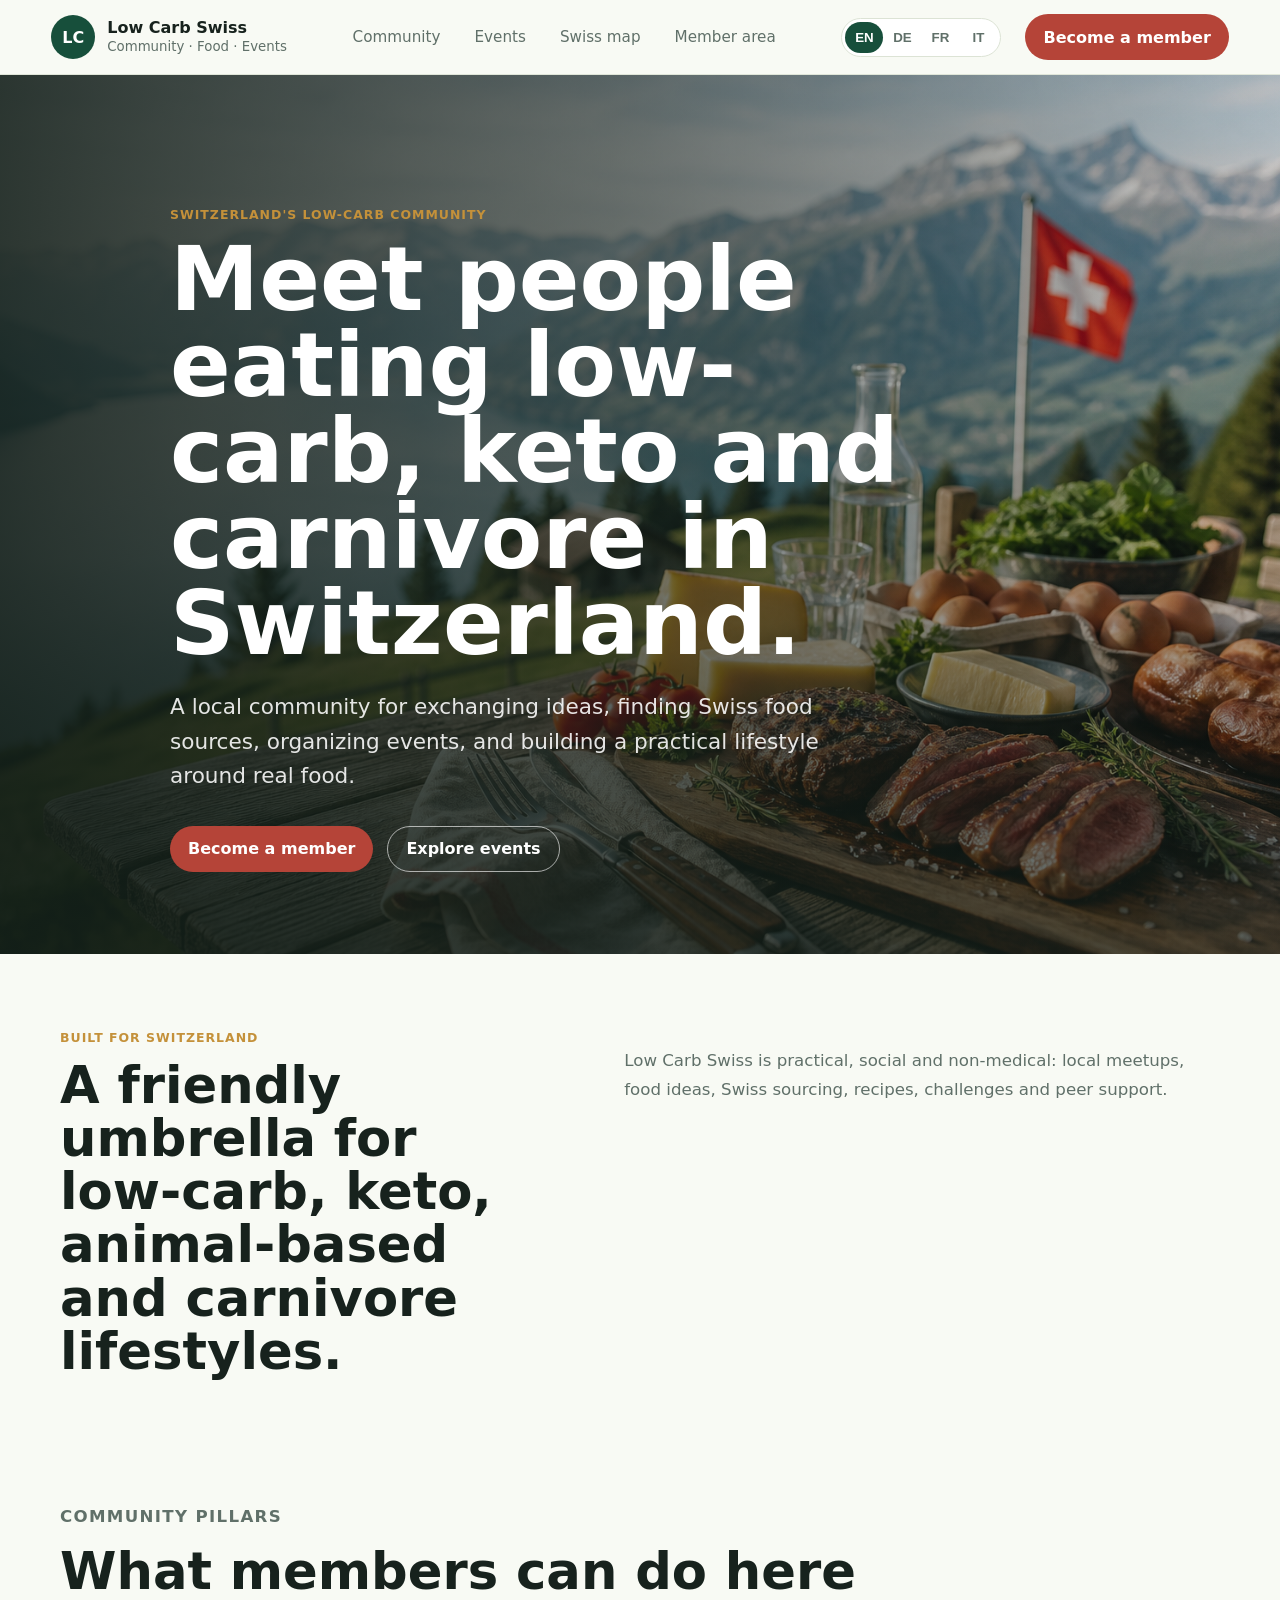
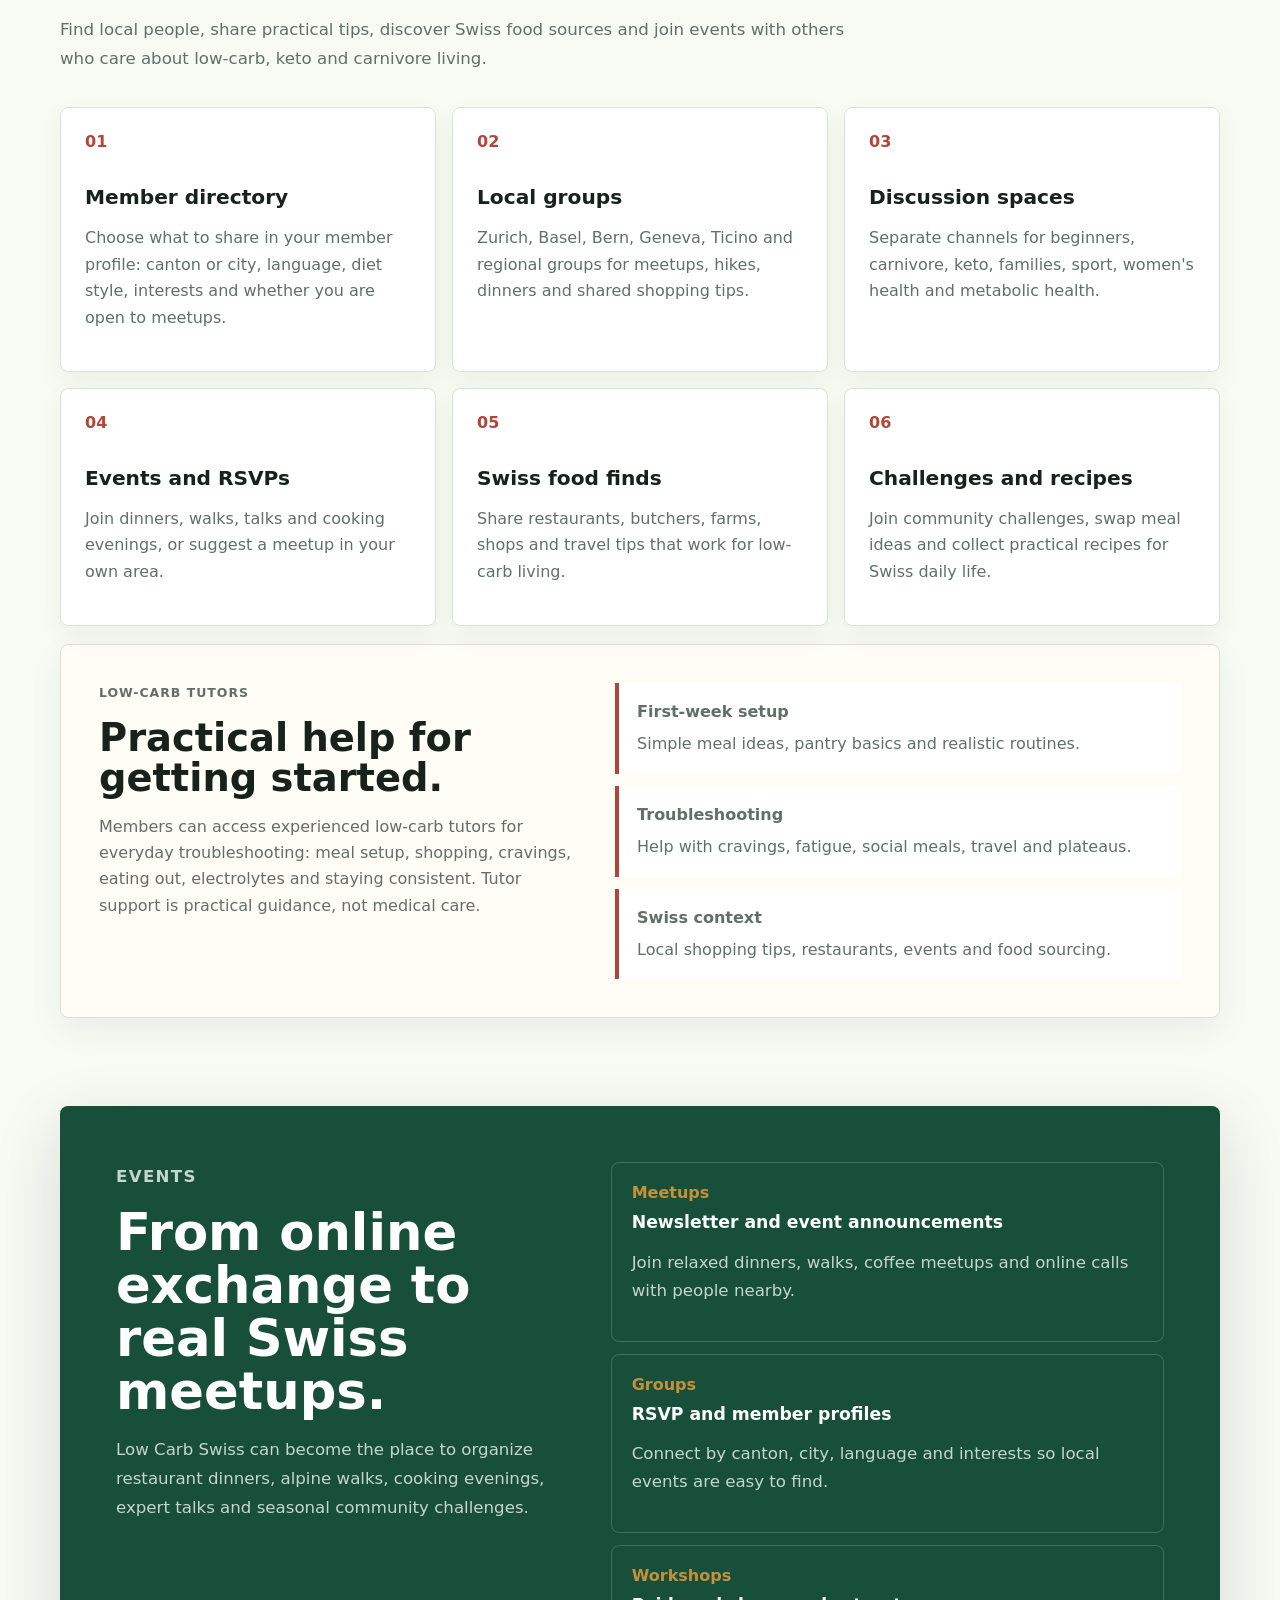
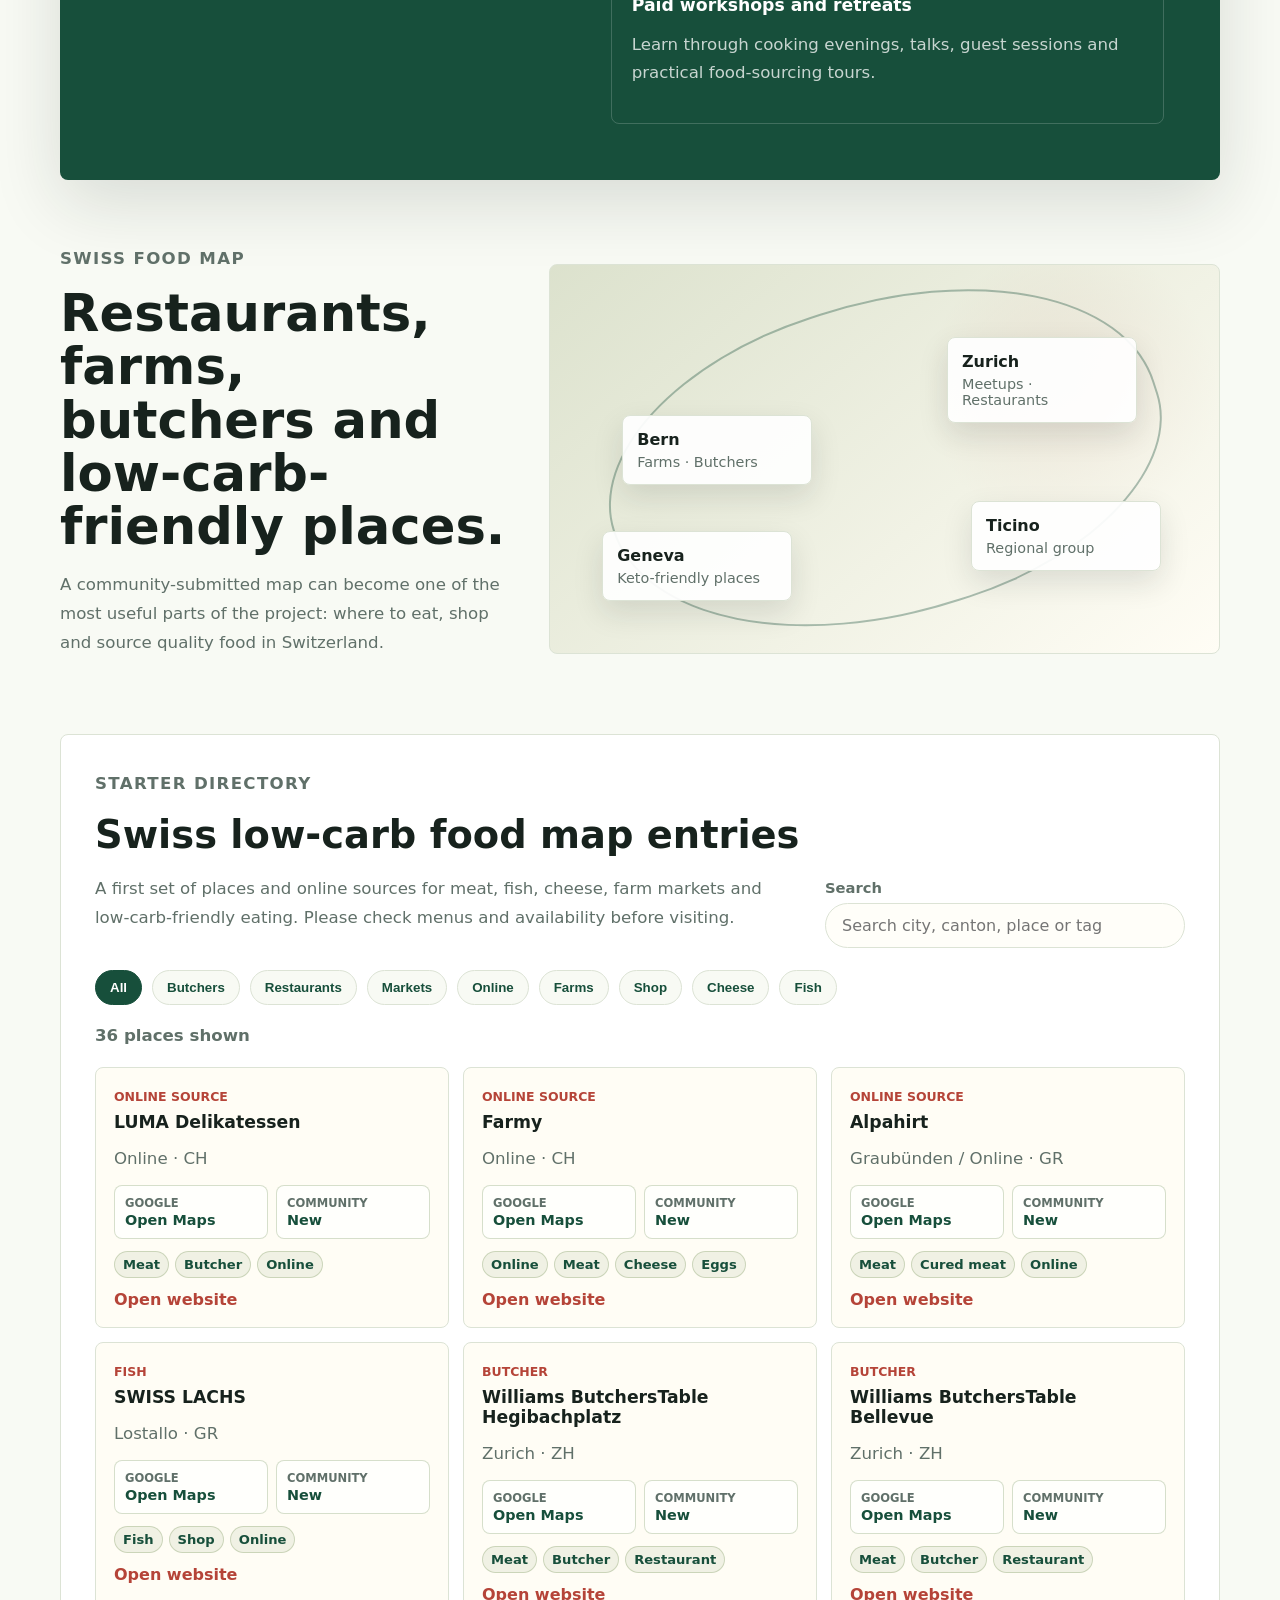
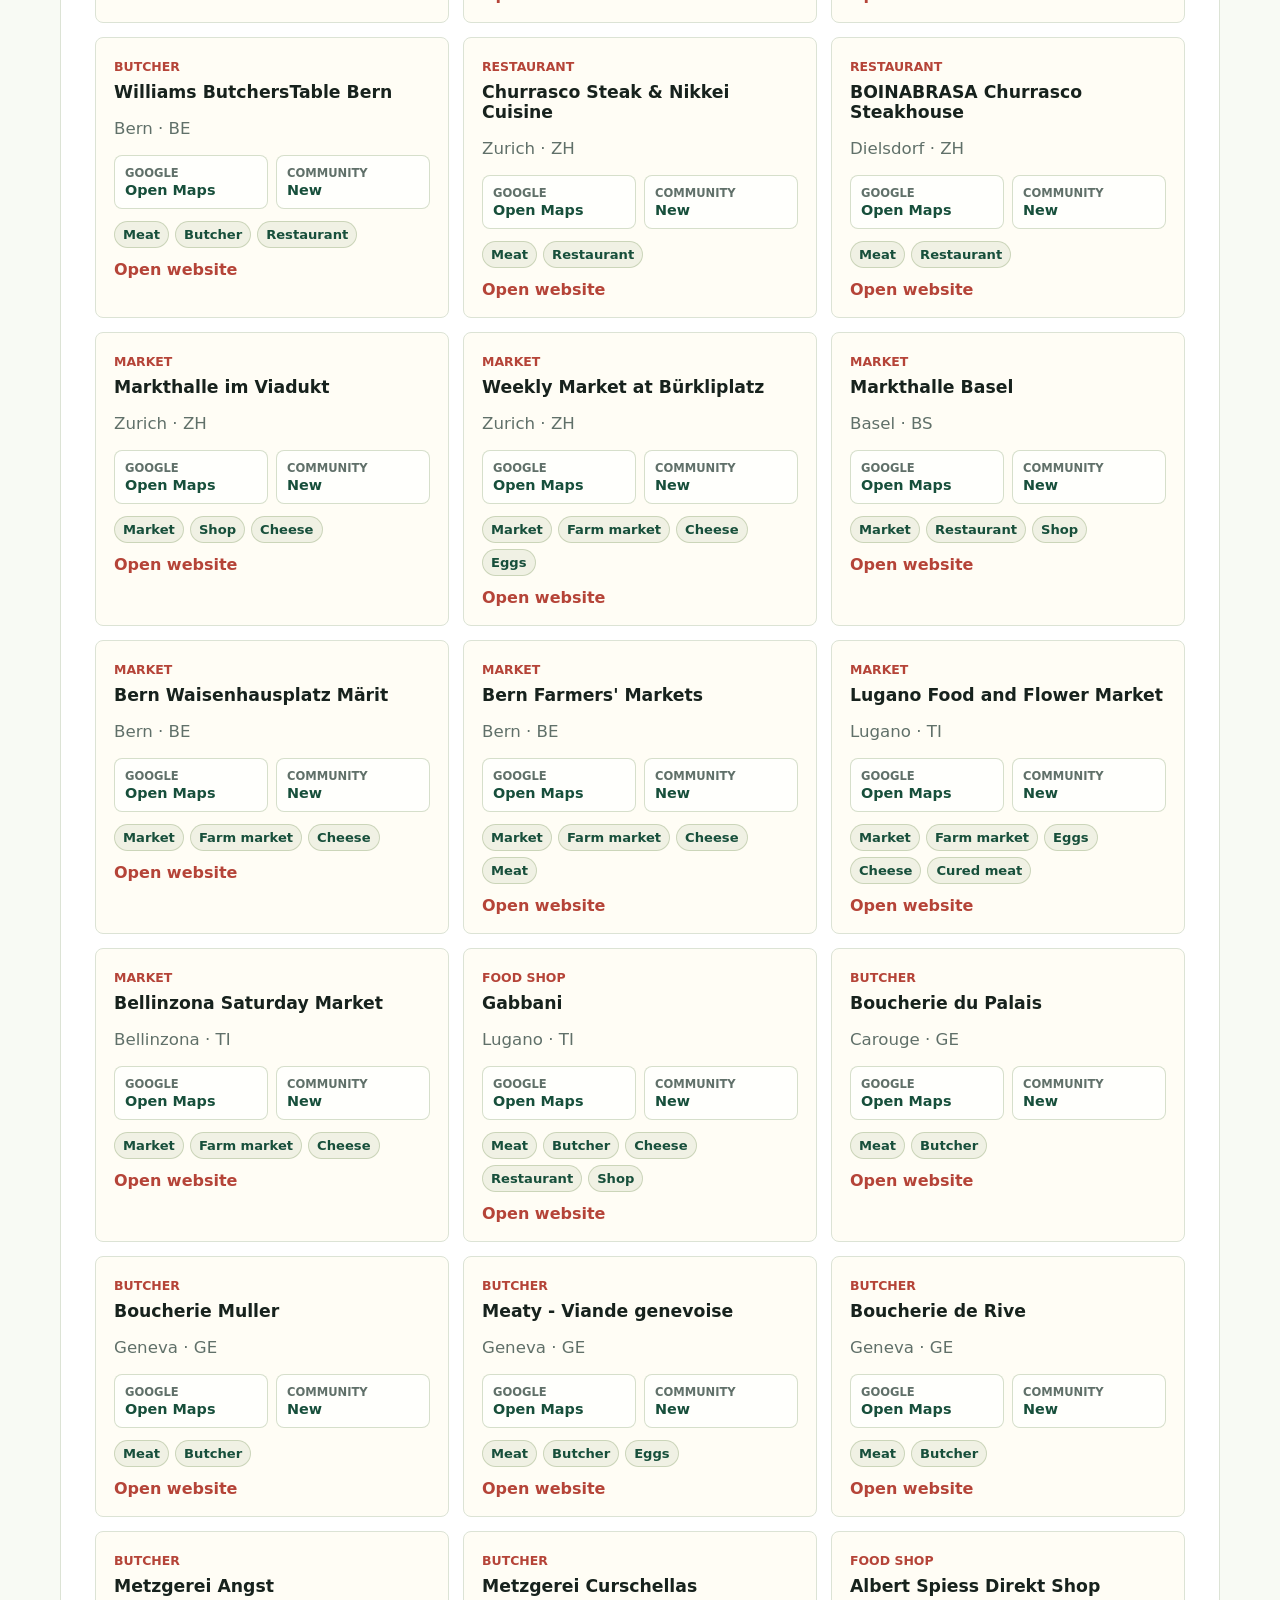
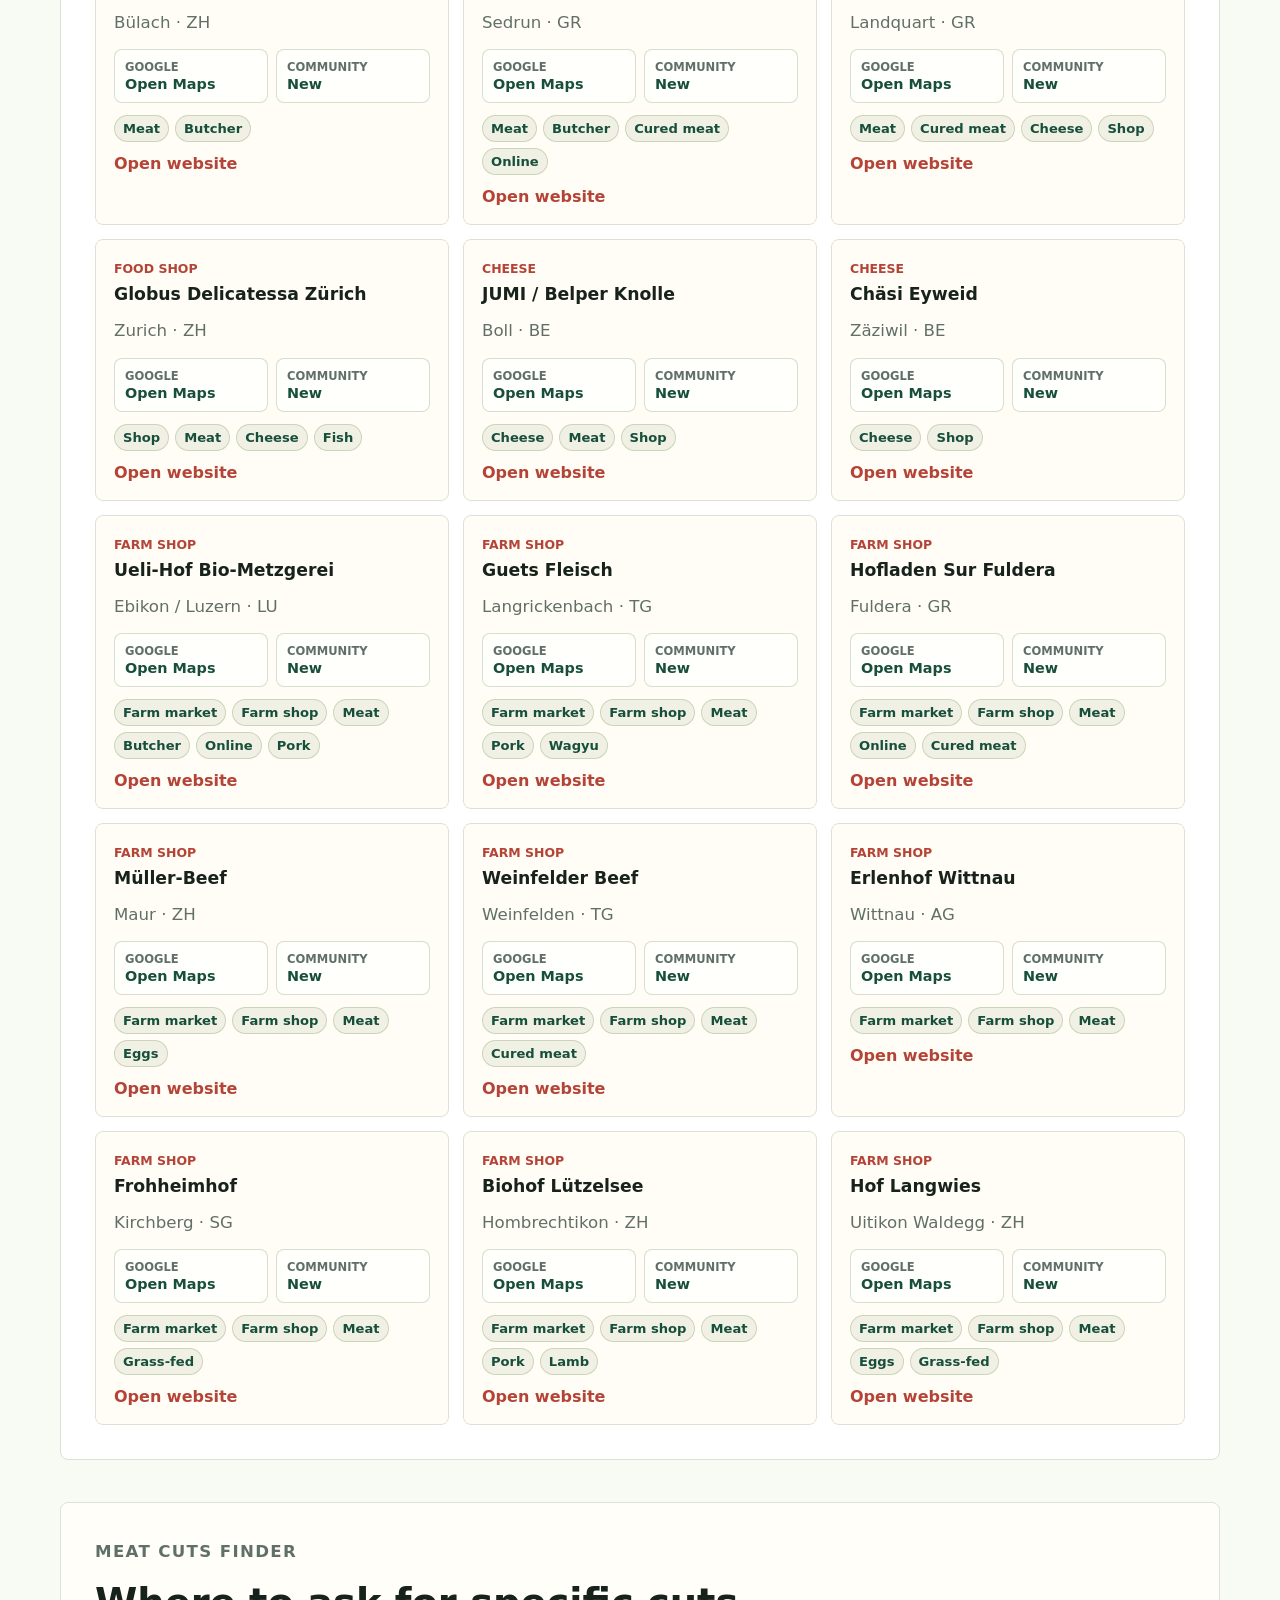
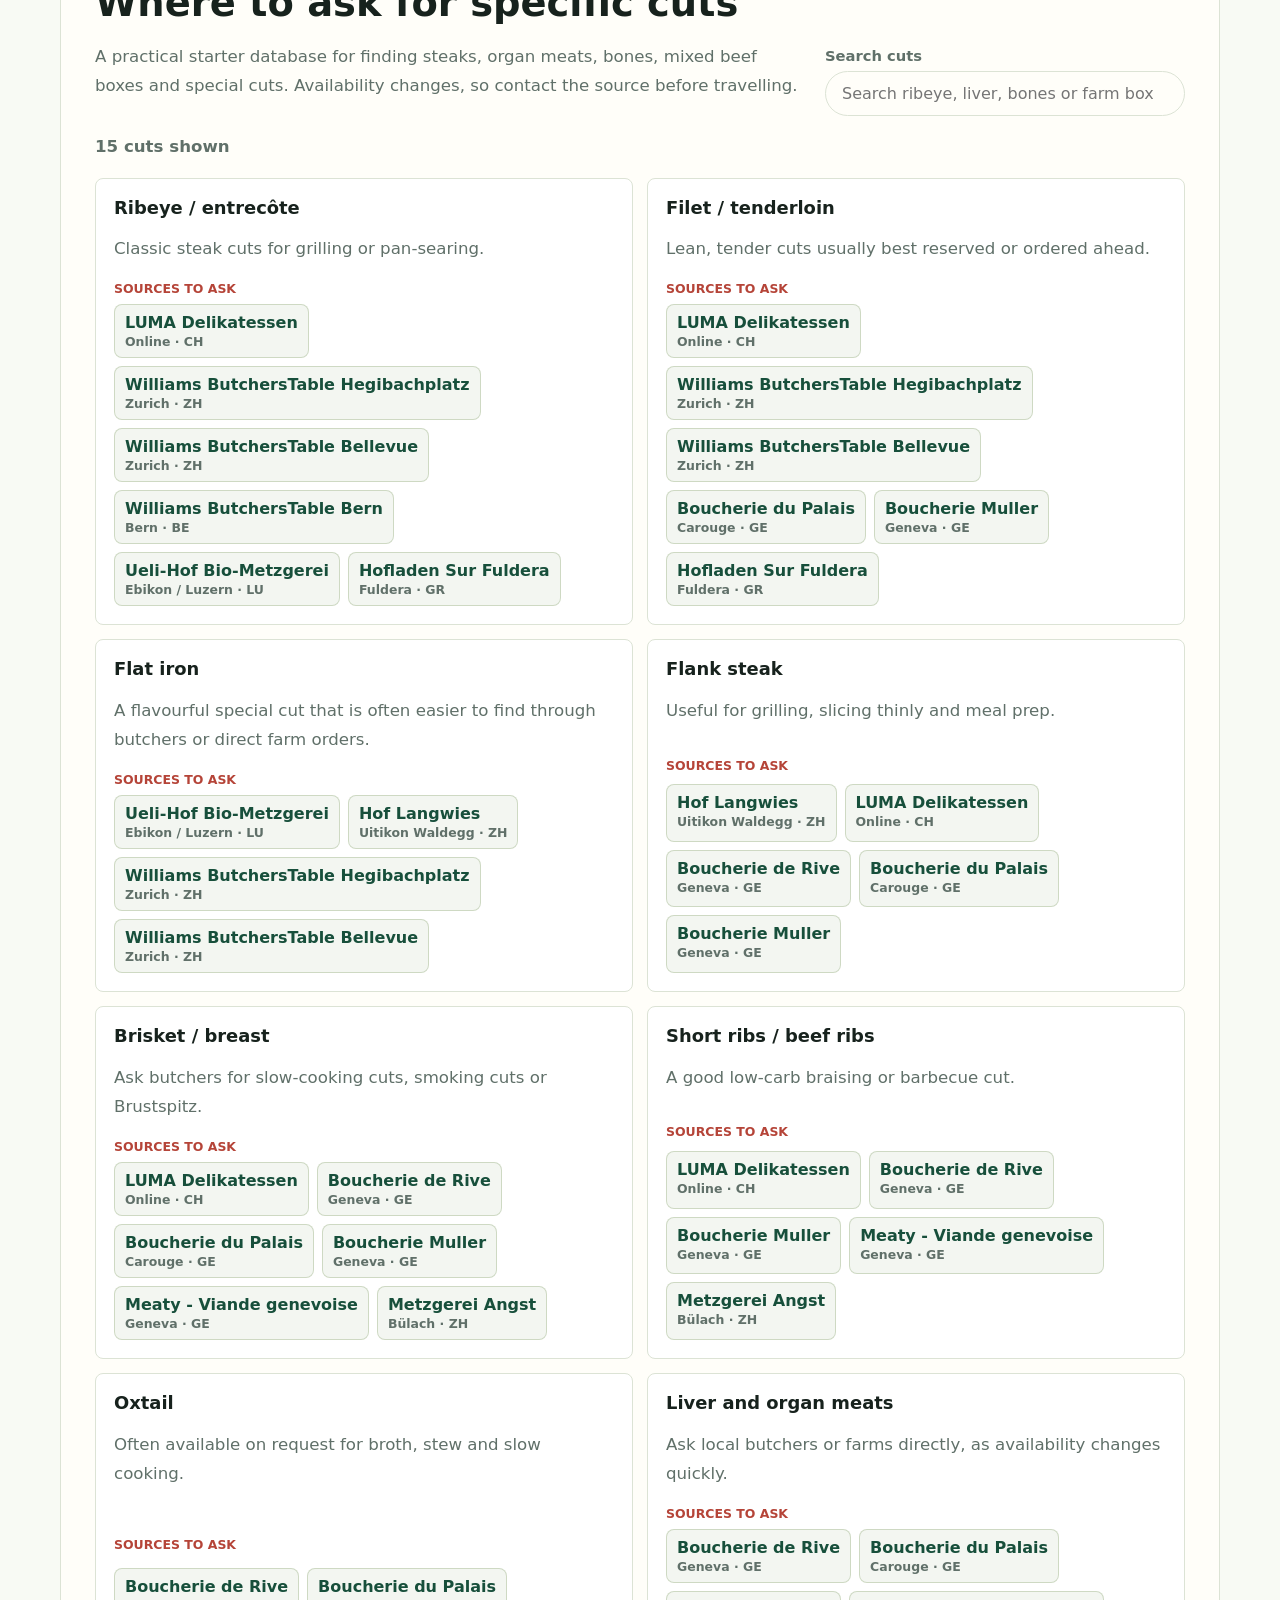
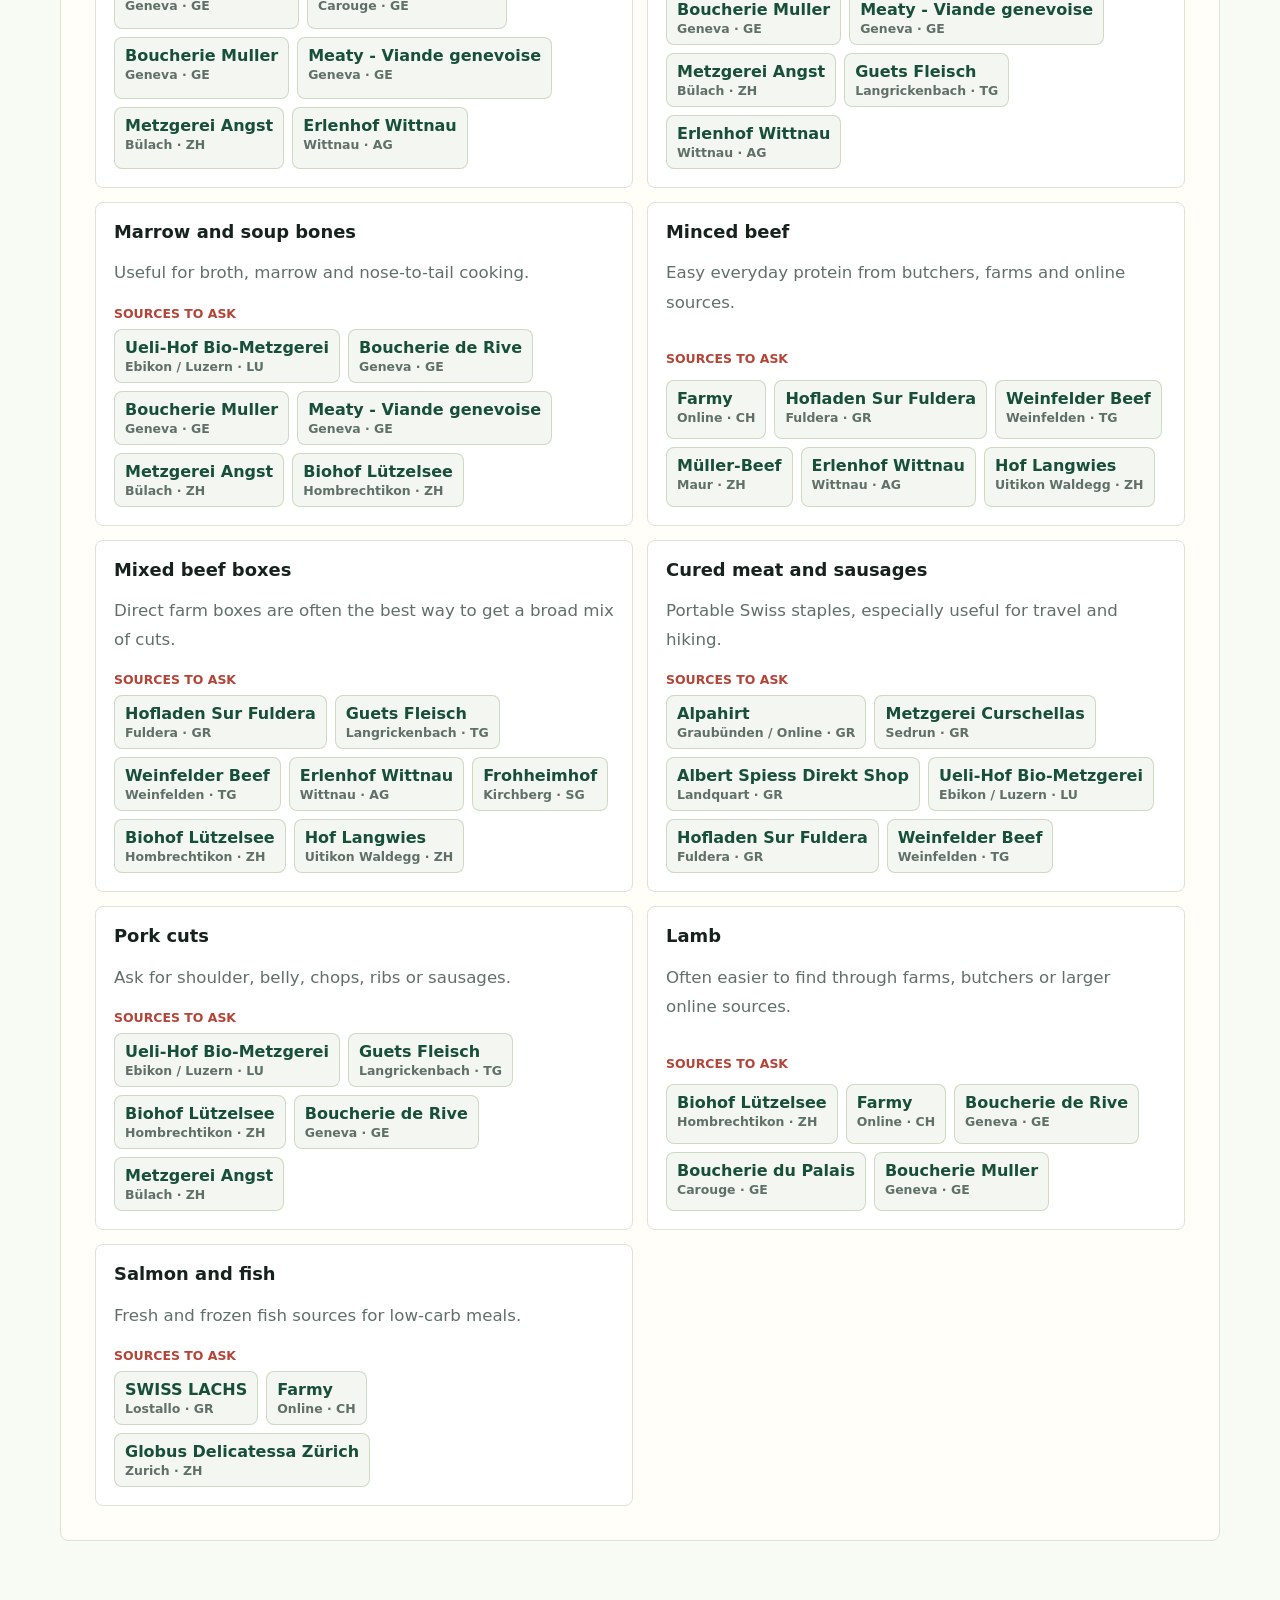
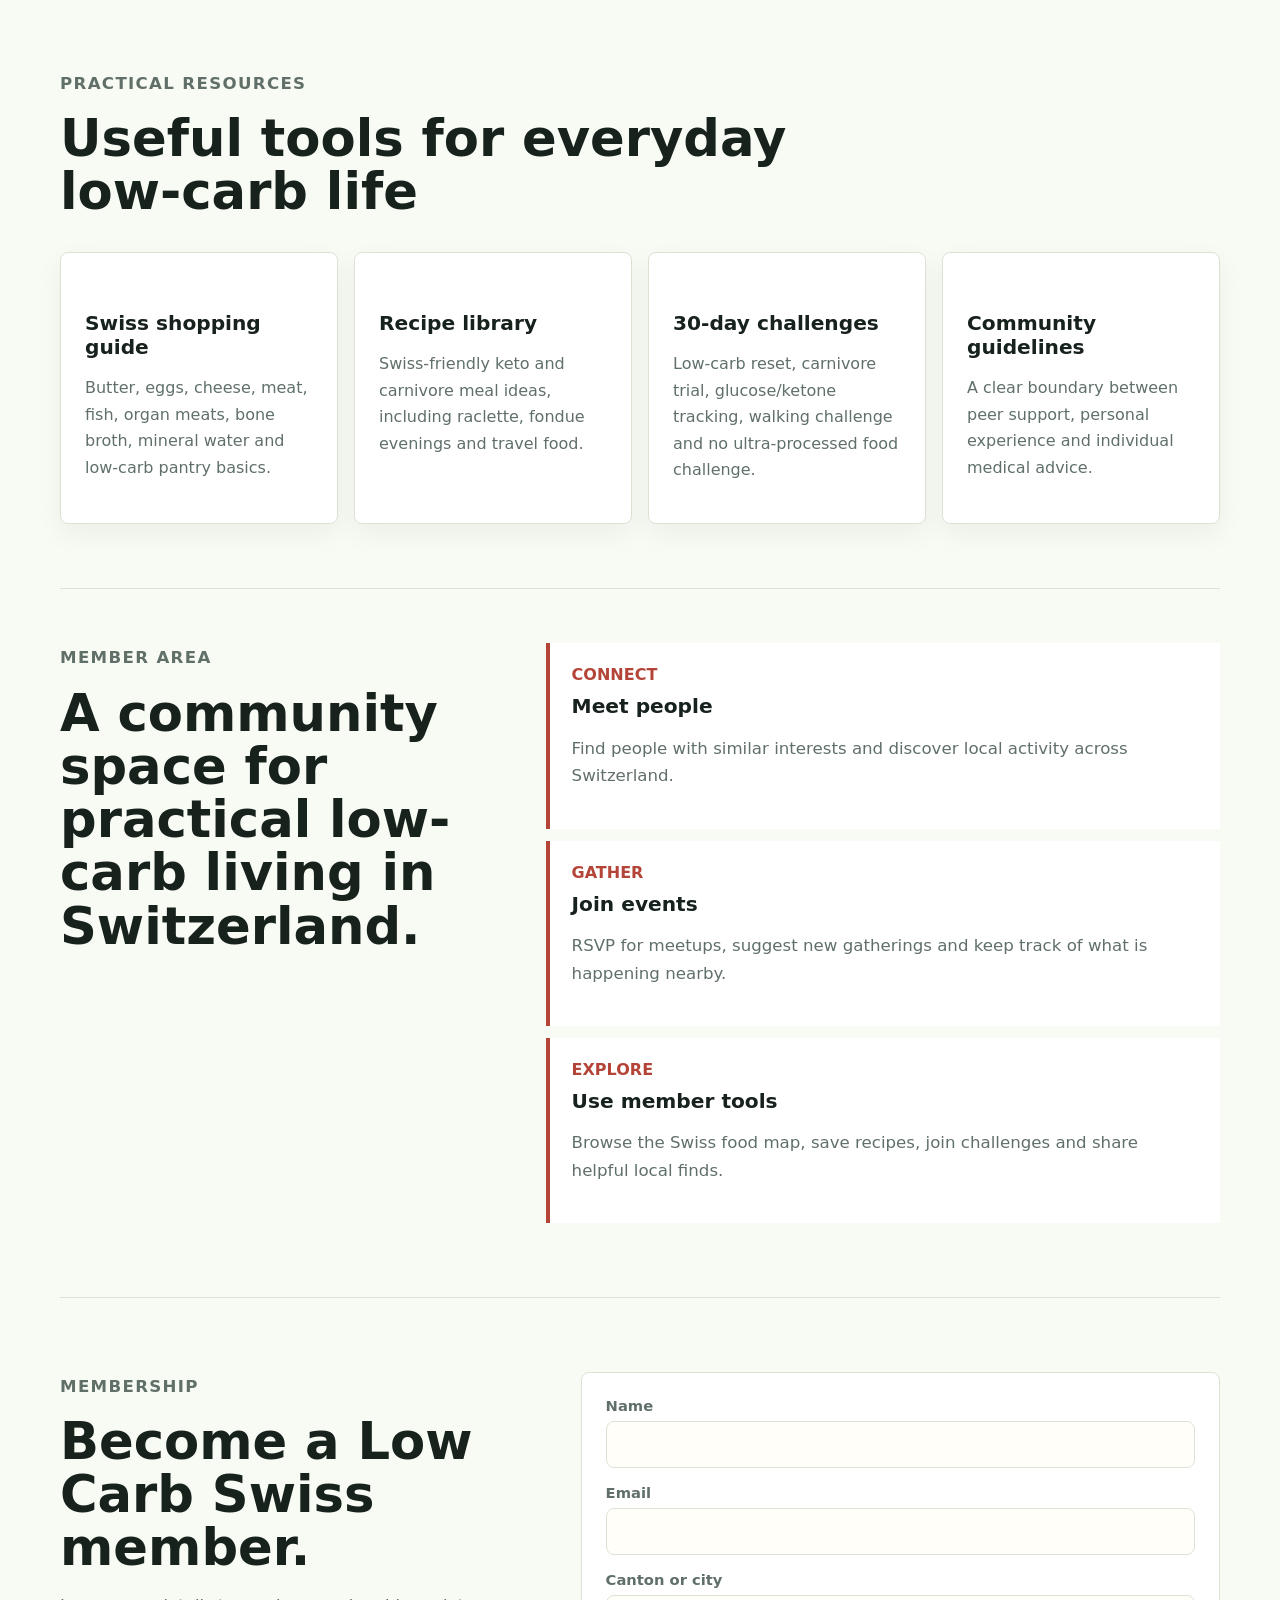
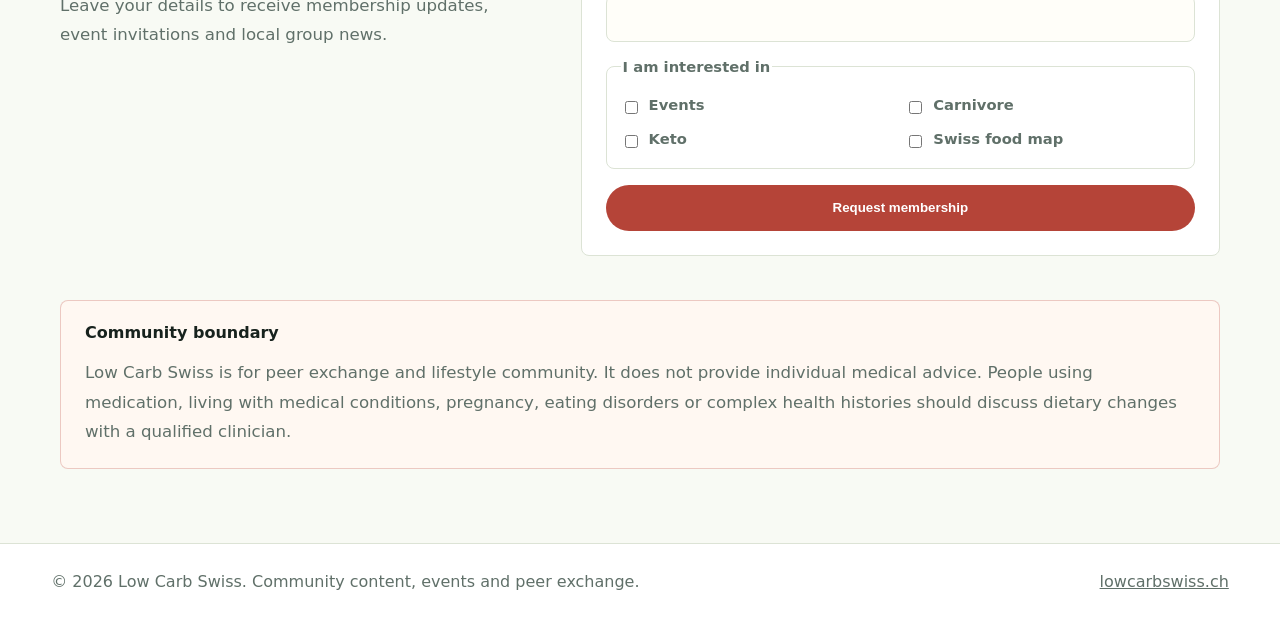
==== index.html @ fdaf4243 "Initial commit" ====
<!doctype html>
<html lang="en">
  <head>
    <meta charset="utf-8" />
    <meta name="viewport" content="width=device-width, initial-scale=1" />
    <title>Low Carb Swiss | Keto, Carnivore and Low-Carb Community Switzerland</title>
    <meta
      name="description"
      content="Low Carb Swiss is a Switzerland-based community for low-carb, keto and carnivore lifestyles, local events, food sourcing, recipes and member resources."
    />
    <link rel="stylesheet" href="styles.css" />
  </head>
  <body>
    <header class="site-header">
      <a class="brand" href="#top" aria-label="Low Carb Swiss home">
        <span class="brand-mark">LC</span>
        <span>
          <strong>Low Carb Swiss</strong>
          <small data-i18n="brand.tagline">Community · Food · Events</small>
        </span>
      </a>
      <nav class="main-nav" aria-label="Main navigation">
        <a href="#community" data-i18n="nav.community">Community</a>
        <a href="#events" data-i18n="nav.events">Events</a>
        <a href="#map" data-i18n="nav.map">Swiss map</a>
        <a href="#roadmap" data-i18n="nav.roadmap">Member area</a>
      </nav>
      <div class="language-switcher" aria-label="Language">
        <button class="active" type="button" data-lang="en">EN</button>
        <button type="button" data-lang="de">DE</button>
        <button type="button" data-lang="fr">FR</button>
        <button type="button" data-lang="it">IT</button>
      </div>
      <a class="header-action" href="#join" data-i18n="nav.cta">Become a member</a>
    </header>

    <main id="top">
      <section class="hero">
        <img src="assets/low-carb-swiss-hero.png" alt="" aria-hidden="true" />
        <div class="hero-overlay"></div>
        <div class="hero-content">
          <p class="eyebrow" data-i18n="hero.eyebrow">Switzerland's low-carb community</p>
          <h1 data-i18n="hero.title">Meet people eating low-carb, keto and carnivore in Switzerland.</h1>
          <p data-i18n="hero.copy">
            A local community for exchanging ideas, finding Swiss food sources, organizing events, and building a practical lifestyle around real food.
          </p>
          <div class="hero-actions">
            <a class="primary-button" href="#join" data-i18n="hero.primary">Become a member</a>
            <a class="secondary-button" href="#events" data-i18n="hero.secondary">Explore events</a>
          </div>
        </div>
      </section>

      <section class="intro">
        <div>
          <p class="section-label" data-i18n="intro.label">Built for Switzerland</p>
          <h2 data-i18n="intro.title">A friendly umbrella for low-carb, keto, animal-based and carnivore lifestyles.</h2>
        </div>
        <p data-i18n="intro.copy">
          Low Carb Swiss is practical, social and non-medical: local meetups, food ideas, Swiss sourcing, recipes, challenges and peer support.
        </p>
      </section>

      <section id="community" class="section">
        <div class="section-heading">
          <p class="section-label" data-i18n="community.label">Community pillars</p>
          <h2 data-i18n="community.title">What members can do here</h2>
          <p data-i18n="community.copy">
            Find local people, share practical tips, discover Swiss food sources and join events with others who care about low-carb, keto and carnivore living.
          </p>
        </div>
        <div class="feature-grid">
          <article>
            <span>01</span>
            <h3 data-i18n="feature.directory.title">Member directory</h3>
            <p data-i18n="feature.directory.copy">Choose what to share in your member profile: canton or city, language, diet style, interests and whether you are open to meetups.</p>
          </article>
          <article>
            <span>02</span>
            <h3 data-i18n="feature.groups.title">Local groups</h3>
            <p data-i18n="feature.groups.copy">Zurich, Basel, Bern, Geneva, Ticino and regional groups for meetups, hikes, dinners and shared shopping tips.</p>
          </article>
          <article>
            <span>03</span>
            <h3 data-i18n="feature.discussions.title">Discussion spaces</h3>
            <p data-i18n="feature.discussions.copy">Separate channels for beginners, carnivore, keto, families, sport, women’s health and metabolic health.</p>
          </article>
          <article>
            <span>04</span>
            <h3 data-i18n="feature.events.title">Events and RSVPs</h3>
            <p data-i18n="feature.events.copy">Join dinners, walks, talks and cooking evenings, or suggest a meetup in your own area.</p>
          </article>
          <article>
            <span>05</span>
            <h3 data-i18n="feature.finds.title">Swiss food finds</h3>
            <p data-i18n="feature.finds.copy">Share restaurants, butchers, farms, shops and travel tips that work for low-carb living.</p>
          </article>
          <article>
            <span>06</span>
            <h3 data-i18n="feature.challenges.title">Challenges and recipes</h3>
            <p data-i18n="feature.challenges.copy">Join community challenges, swap meal ideas and collect practical recipes for Swiss daily life.</p>
          </article>
        </div>
        <div class="tutor-panel">
          <div>
            <p class="section-label" data-i18n="tutors.label">Low-carb tutors</p>
            <h2 data-i18n="tutors.title">Practical help for getting started.</h2>
            <p data-i18n="tutors.copy">
              Members can access experienced low-carb tutors for everyday troubleshooting: meal setup, shopping, cravings, eating out, electrolytes and staying consistent. Tutor support is practical guidance, not medical care.
            </p>
          </div>
          <div class="tutor-list">
            <p><strong data-i18n="tutors.item1.title">First-week setup</strong><span data-i18n="tutors.item1.copy">Simple meal ideas, pantry basics and realistic routines.</span></p>
            <p><strong data-i18n="tutors.item2.title">Troubleshooting</strong><span data-i18n="tutors.item2.copy">Help with cravings, fatigue, social meals, travel and plateaus.</span></p>
            <p><strong data-i18n="tutors.item3.title">Swiss context</strong><span data-i18n="tutors.item3.copy">Local shopping tips, restaurants, events and food sourcing.</span></p>
          </div>
        </div>
      </section>

      <section id="events" class="events-band">
        <div>
          <p class="section-label" data-i18n="events.label">Events</p>
          <h2 data-i18n="events.title">From online exchange to real Swiss meetups.</h2>
          <p data-i18n="events.copy">
            Low Carb Swiss can become the place to organize restaurant dinners, alpine walks, cooking evenings, expert talks and seasonal community challenges.
          </p>
        </div>
        <div class="event-list">
          <article>
            <time data-i18n="phase.one">Meetups</time>
            <strong data-i18n="events.phase1.title">Newsletter and event announcements</strong>
            <p data-i18n="events.phase1.copy">Join relaxed dinners, walks, coffee meetups and online calls with people nearby.</p>
          </article>
          <article>
            <time data-i18n="phase.two">Groups</time>
            <strong data-i18n="events.phase2.title">RSVP and member profiles</strong>
            <p data-i18n="events.phase2.copy">Connect by canton, city, language and interests so local events are easy to find.</p>
          </article>
          <article>
            <time data-i18n="phase.three">Workshops</time>
            <strong data-i18n="events.phase3.title">Paid workshops and retreats</strong>
            <p data-i18n="events.phase3.copy">Learn through cooking evenings, talks, guest sessions and practical food-sourcing tours.</p>
          </article>
        </div>
      </section>

      <section id="map" class="section split-section">
        <div>
          <p class="section-label" data-i18n="map.label">Swiss food map</p>
          <h2 data-i18n="map.title">Restaurants, farms, butchers and low-carb-friendly places.</h2>
          <p data-i18n="map.copy">
            A community-submitted map can become one of the most useful parts of the project: where to eat, shop and source quality food in Switzerland.
          </p>
        </div>
        <div class="map-mock" aria-label="Swiss food map preview">
          <div class="map-card zurich"><strong data-i18n="map.zurich.title">Zurich</strong><span data-i18n="map.zurich.copy">Meetups · Restaurants</span></div>
          <div class="map-card bern"><strong data-i18n="map.bern.title">Bern</strong><span data-i18n="map.bern.copy">Farms · Butchers</span></div>
          <div class="map-card geneva"><strong data-i18n="map.geneva.title">Geneva</strong><span data-i18n="map.geneva.copy">Keto-friendly places</span></div>
          <div class="map-card ticino"><strong data-i18n="map.ticino.title">Ticino</strong><span data-i18n="map.ticino.copy">Regional group</span></div>
        </div>
        <div class="food-directory">
          <div class="directory-heading">
            <div>
              <p class="section-label" data-i18n="directory.label">Starter directory</p>
              <h3 data-i18n="directory.title">Swiss low-carb food map entries</h3>
              <p data-i18n="directory.copy">A first set of places and online sources for meat, fish, cheese, farm markets and low-carb-friendly eating. Please check menus and availability before visiting.</p>
            </div>
            <label class="search-box">
              <span data-i18n="directory.searchLabel">Search</span>
              <input id="food-search" type="search" data-i18n-placeholder="directory.searchPlaceholder" placeholder="Search city, canton, place or tag" />
            </label>
          </div>
          <div class="food-filters" aria-label="Food map filters">
            <button class="active" type="button" data-filter="all" data-i18n="directory.filterAll">All</button>
            <button type="button" data-filter="butcher" data-i18n="food.type.butcher">Butchers</button>
            <button type="button" data-filter="restaurant" data-i18n="food.type.restaurant">Restaurants</button>
            <button type="button" data-filter="market" data-i18n="food.type.market">Markets</button>
            <button type="button" data-filter="online" data-i18n="food.type.online">Online</button>
            <button type="button" data-filter="farm" data-i18n="food.type.farm">Farms</button>
            <button type="button" data-filter="shop" data-i18n="food.type.shop">Shops</button>
            <button type="button" data-filter="cheese" data-i18n="food.type.cheese">Cheese</button>
            <button type="button" data-filter="fish" data-i18n="food.type.fish">Fish</button>
          </div>
          <p id="food-map-count" class="food-count"></p>
          <div id="food-map-list" class="food-map-list" aria-live="polite"></div>
        </div>
        <div class="cuts-directory">
          <div class="directory-heading">
            <div>
              <p class="section-label" data-i18n="cuts.label">Meat cuts finder</p>
              <h3 data-i18n="cuts.title">Where to ask for specific cuts</h3>
              <p data-i18n="cuts.copy">A practical starter database for finding steaks, organ meats, bones, mixed beef boxes and special cuts. Availability changes, so contact the source before travelling.</p>
            </div>
            <label class="search-box">
              <span data-i18n="cuts.searchLabel">Search cuts</span>
              <input id="cuts-search" type="search" data-i18n-placeholder="cuts.searchPlaceholder" placeholder="Search ribeye, liver, bones or farm boxes" />
            </label>
          </div>
          <p id="cuts-count" class="food-count"></p>
          <div id="cuts-list" class="cuts-list" aria-live="polite"></div>
        </div>
      </section>

      <section class="section">
        <div class="section-heading">
          <p class="section-label" data-i18n="resources.label">Practical resources</p>
          <h2 data-i18n="resources.title">Useful tools for everyday low-carb life</h2>
        </div>
        <div class="resource-grid">
          <article>
            <h3 data-i18n="resources.shopping.title">Swiss shopping guide</h3>
            <p data-i18n="resources.shopping.copy">Butter, eggs, cheese, meat, fish, organ meats, bone broth, mineral water and low-carb pantry basics.</p>
          </article>
          <article>
            <h3 data-i18n="resources.recipes.title">Recipe library</h3>
            <p data-i18n="resources.recipes.copy">Swiss-friendly keto and carnivore meal ideas, including raclette, fondue evenings and travel food.</p>
          </article>
          <article>
            <h3 data-i18n="resources.challenges.title">30-day challenges</h3>
            <p data-i18n="resources.challenges.copy">Low-carb reset, carnivore trial, glucose/ketone tracking, walking challenge and no ultra-processed food challenge.</p>
          </article>
          <article>
            <h3 data-i18n="resources.guidelines.title">Community guidelines</h3>
            <p data-i18n="resources.guidelines.copy">A clear boundary between peer support, personal experience and individual medical advice.</p>
          </article>
        </div>
      </section>

      <section id="roadmap" class="roadmap">
        <div>
          <p class="section-label" data-i18n="roadmap.label">Member area</p>
          <h2 data-i18n="roadmap.title">A community space for practical low-carb living in Switzerland.</h2>
        </div>
        <div class="timeline">
          <article>
            <span data-i18n="roadmap.now.label">Connect</span>
            <h3 data-i18n="roadmap.now.title">Meet people</h3>
            <p data-i18n="roadmap.now.copy">Find people with similar interests and discover local activity across Switzerland.</p>
          </article>
          <article>
            <span data-i18n="roadmap.next.label">Gather</span>
            <h3 data-i18n="roadmap.next.title">Join events</h3>
            <p data-i18n="roadmap.next.copy">RSVP for meetups, suggest new gatherings and keep track of what is happening nearby.</p>
          </article>
          <article>
            <span data-i18n="roadmap.later.label">Explore</span>
            <h3 data-i18n="roadmap.later.title">Use member tools</h3>
            <p data-i18n="roadmap.later.copy">Browse the Swiss food map, save recipes, join challenges and share helpful local finds.</p>
          </article>
        </div>
      </section>

      <section id="join" class="join-section">
        <div>
          <p class="section-label" data-i18n="join.label">Membership</p>
          <h2 data-i18n="join.title">Become a Low Carb Swiss member.</h2>
          <p data-i18n="join.copy">
            Leave your details to receive membership updates, event invitations and local group news.
          </p>
        </div>
        <form>
          <label>
            <span data-i18n="form.name">Name</span>
            <input type="text" name="name" autocomplete="name" />
          </label>
          <label>
            <span data-i18n="form.email">Email</span>
            <input type="email" name="email" autocomplete="email" />
          </label>
          <label>
            <span data-i18n="form.location">Canton or city</span>
            <input type="text" name="location" autocomplete="address-level2" />
          </label>
          <fieldset>
            <legend data-i18n="form.interest">I am interested in</legend>
            <label><input type="checkbox" name="interest" value="events" /> <span data-i18n="form.events">Events</span></label>
            <label><input type="checkbox" name="interest" value="carnivore" /> <span data-i18n="form.carnivore">Carnivore</span></label>
            <label><input type="checkbox" name="interest" value="keto" /> <span data-i18n="form.keto">Keto</span></label>
            <label><input type="checkbox" name="interest" value="map" /> <span data-i18n="form.map">Swiss food map</span></label>
          </fieldset>
          <button type="button" data-i18n="form.submit">Request membership</button>
        </form>
      </section>

      <section class="notice">
        <strong data-i18n="notice.title">Community boundary</strong>
        <p data-i18n="notice.copy">
          Low Carb Swiss is for peer exchange and lifestyle community. It does not provide individual medical advice. People using medication, living with medical conditions, pregnancy, eating disorders or complex health histories should discuss dietary changes with a qualified clinician.
        </p>
      </section>
    </main>

    <footer>
      <p>© <span id="year"></span> Low Carb Swiss. <span data-i18n="footer.copy">Community content, events and peer exchange.</span></p>
      <p><a href="https://lowcarbswiss.ch">lowcarbswiss.ch</a></p>
    </footer>

    <script src="food-map-data.js?v=food-map-ratings-cuts-2-20260516"></script>
    <script src="script.js?v=food-map-ratings-cuts-2-20260516"></script>
  </body>
</html>
---- styles.css ----
:root {
  color-scheme: light;
  --ink: #17221d;
  --muted: #607069;
  --paper: #f8faf4;
  --white: #ffffff;
  --line: #dce3d5;
  --forest: #174f3b;
  --moss: #6d8b4e;
  --red: #b54438;
  --gold: #c4913a;
  --cream: #fffdf5;
  --shadow: 0 22px 70px rgba(23, 34, 29, 0.14);
  font-family: Inter, ui-sans-serif, system-ui, -apple-system, BlinkMacSystemFont, "Segoe UI", sans-serif;
}

* {
  box-sizing: border-box;
}

html {
  scroll-behavior: smooth;
}

body {
  margin: 0;
  color: var(--ink);
  background: var(--paper);
}

a {
  color: inherit;
}

.site-header {
  position: sticky;
  top: 0;
  z-index: 10;
  display: grid;
  grid-template-columns: auto 1fr auto auto;
  gap: 24px;
  align-items: center;
  padding: 14px clamp(18px, 4vw, 56px);
  border-bottom: 1px solid rgba(220, 227, 213, 0.85);
  background: rgba(248, 250, 244, 0.94);
  backdrop-filter: blur(18px);
}

.brand {
  display: inline-flex;
  gap: 12px;
  align-items: center;
  text-decoration: none;
}

.brand-mark {
  display: grid;
  place-items: center;
  width: 44px;
  height: 44px;
  border-radius: 50%;
  color: var(--white);
  background: var(--forest);
  font-weight: 900;
}

.brand strong,
.brand small {
  display: block;
  line-height: 1.1;
}

.brand small {
  margin-top: 4px;
  color: var(--muted);
}

.main-nav {
  display: flex;
  justify-content: center;
  gap: clamp(14px, 3vw, 34px);
  color: var(--muted);
  font-size: 0.95rem;
}

.main-nav a,
.header-action {
  text-decoration: none;
}

.main-nav a:hover {
  color: var(--forest);
}

.language-switcher {
  display: inline-flex;
  border: 1px solid var(--line);
  border-radius: 999px;
  background: var(--white);
  padding: 3px;
}

.language-switcher button {
  min-width: 38px;
  border: 0;
  border-radius: 999px;
  padding: 8px 9px;
  background: transparent;
  color: var(--muted);
  font-weight: 850;
  cursor: pointer;
}

.language-switcher button.active {
  color: var(--white);
  background: var(--forest);
}

.header-action,
.primary-button,
form button {
  display: inline-flex;
  align-items: center;
  justify-content: center;
  min-height: 46px;
  border: 0;
  border-radius: 999px;
  padding: 12px 18px;
  color: var(--white);
  background: var(--red);
  font-weight: 850;
  cursor: pointer;
  text-decoration: none;
}

.hero {
  position: relative;
  min-height: 80vh;
  display: grid;
  align-items: end;
  overflow: hidden;
}

.hero img,
.hero-overlay {
  position: absolute;
  inset: 0;
  width: 100%;
  height: 100%;
}

.hero img {
  object-fit: cover;
}

.hero-overlay {
  background:
    linear-gradient(90deg, rgba(18, 30, 24, 0.88), rgba(18, 30, 24, 0.58) 48%, rgba(18, 30, 24, 0.12)),
    linear-gradient(0deg, rgba(18, 30, 24, 0.62), rgba(18, 30, 24, 0.06) 45%);
}

.hero-content {
  position: relative;
  width: min(940px, calc(100% - 36px));
  margin: 0 auto;
  padding: 132px 0 82px;
  color: var(--white);
}

.eyebrow,
.section-label {
  margin: 0 0 14px;
  color: var(--gold);
  font-size: 0.78rem;
  font-weight: 900;
  letter-spacing: 0.08em;
  text-transform: uppercase;
}

.hero h1 {
  max-width: 820px;
  margin: 0;
  font-size: clamp(2.6rem, 7vw, 5.9rem);
  line-height: 0.96;
}

.hero p:not(.eyebrow) {
  max-width: 700px;
  margin: 24px 0 0;
  color: rgba(255, 255, 255, 0.88);
  font-size: clamp(1.05rem, 2vw, 1.35rem);
  line-height: 1.6;
}

.hero-actions {
  display: flex;
  flex-wrap: wrap;
  gap: 14px;
  margin-top: 32px;
}

.secondary-button {
  display: inline-flex;
  align-items: center;
  justify-content: center;
  min-height: 46px;
  border: 1px solid rgba(255, 255, 255, 0.62);
  border-radius: 999px;
  padding: 12px 18px;
  color: var(--white);
  font-weight: 850;
  text-decoration: none;
}

.intro,
.section,
.events-band,
.roadmap,
.join-section,
.notice {
  width: min(1160px, calc(100% - 36px));
  margin: 0 auto;
}

.intro {
  display: grid;
  grid-template-columns: minmax(240px, 0.9fr) 1.1fr;
  gap: clamp(28px, 6vw, 80px);
  padding: 76px 0 60px;
}

h2 {
  margin: 0;
  font-size: clamp(2rem, 4vw, 3.35rem);
  line-height: 1.04;
}

.intro > p,
.section-heading p,
.events-band p,
.split-section p,
.roadmap p,
.join-section p,
.notice p {
  color: var(--muted);
  font-size: 1.04rem;
  line-height: 1.75;
}

.section {
  padding: 64px 0;
}

.section-heading {
  max-width: 800px;
  margin-bottom: 34px;
}

.feature-grid,
.resource-grid {
  display: grid;
  grid-template-columns: repeat(3, minmax(0, 1fr));
  gap: 16px;
}

.resource-grid {
  grid-template-columns: repeat(4, minmax(0, 1fr));
}

.feature-grid article,
.resource-grid article {
  min-height: 235px;
  padding: 24px;
  border: 1px solid var(--line);
  border-radius: 8px;
  background: var(--white);
  box-shadow: 0 10px 28px rgba(23, 34, 29, 0.05);
}

.feature-grid span {
  color: var(--red);
  font-weight: 900;
}

.feature-grid h3,
.resource-grid h3,
.event-list h3,
.timeline h3 {
  margin: 34px 0 12px;
  font-size: 1.26rem;
}

.feature-grid p,
.resource-grid p,
.event-list p,
.timeline p,
.tutor-panel p,
.tutor-list span {
  color: var(--muted);
  line-height: 1.65;
}

.tutor-panel {
  display: grid;
  grid-template-columns: 0.92fr 1.08fr;
  gap: 34px;
  align-items: start;
  margin-top: 18px;
  padding: clamp(24px, 4vw, 38px);
  border: 1px solid var(--line);
  border-radius: 8px;
  background: var(--cream);
  box-shadow: 0 12px 36px rgba(23, 34, 29, 0.06);
}

.tutor-panel h2 {
  font-size: clamp(1.85rem, 3vw, 2.7rem);
}

.tutor-list {
  display: grid;
  gap: 12px;
}

.tutor-list p {
  margin: 0;
  padding: 16px 18px;
  border-left: 4px solid var(--red);
  background: var(--white);
}

.tutor-list strong,
.tutor-list span {
  display: block;
}

.tutor-list span {
  margin-top: 6px;
}

.events-band {
  display: grid;
  grid-template-columns: 0.9fr 1.1fr;
  gap: 42px;
  margin-top: 24px;
  padding: clamp(32px, 5vw, 56px);
  border-radius: 8px;
  color: var(--white);
  background: var(--forest);
  box-shadow: var(--shadow);
}

.events-band p,
.event-list p {
  color: rgba(255, 255, 255, 0.76);
}

.event-list {
  display: grid;
  gap: 12px;
}

.event-list article {
  padding: 20px;
  border: 1px solid rgba(255, 255, 255, 0.18);
  border-radius: 8px;
}

.event-list time {
  color: var(--gold);
  font-weight: 900;
}

.event-list strong {
  display: block;
  margin-top: 10px;
  font-size: 1.08rem;
}

.split-section {
  display: grid;
  grid-template-columns: 0.8fr 1.2fr;
  gap: 42px;
  align-items: center;
}

.split-section .food-directory {
  grid-column: 1 / -1;
}

.map-mock {
  position: relative;
  min-height: 390px;
  border: 1px solid var(--line);
  border-radius: 8px;
  background:
    linear-gradient(140deg, rgba(109, 139, 78, 0.24), rgba(255, 253, 245, 0.9)),
    radial-gradient(circle at 78% 32%, rgba(181, 68, 56, 0.18), transparent 25%),
    var(--cream);
  overflow: hidden;
}

.map-mock::before {
  content: "";
  position: absolute;
  inset: 36px 54px;
  border: 2px solid rgba(23, 79, 59, 0.35);
  border-radius: 46% 54% 44% 56%;
  transform: rotate(-18deg);
}

.map-card {
  position: absolute;
  width: min(190px, 42%);
  padding: 14px;
  border: 1px solid var(--line);
  border-radius: 8px;
  background: rgba(255, 255, 255, 0.92);
  box-shadow: 0 12px 30px rgba(23, 34, 29, 0.12);
}

.map-card strong,
.map-card span {
  display: block;
}

.map-card span {
  margin-top: 5px;
  color: var(--muted);
  font-size: 0.9rem;
}

.food-directory {
  margin-top: 18px;
  padding: clamp(22px, 4vw, 34px);
  border: 1px solid var(--line);
  border-radius: 8px;
  background: var(--white);
}

.cuts-directory {
  grid-column: 1 / -1;
  padding: clamp(22px, 4vw, 34px);
  border: 1px solid var(--line);
  border-radius: 8px;
  background: #fffef9;
}

.directory-heading {
  display: grid;
  grid-template-columns: 1fr minmax(240px, 360px);
  gap: 24px;
  align-items: end;
}

.directory-heading h3 {
  margin: 0;
  font-size: clamp(1.6rem, 3vw, 2.4rem);
}

.directory-heading p {
  max-width: 760px;
}

.search-box span {
  display: block;
  margin-bottom: 7px;
  color: var(--muted);
  font-size: 0.92rem;
  font-weight: 800;
}

.search-box input {
  width: 100%;
  border: 1px solid var(--line);
  border-radius: 999px;
  padding: 12px 16px;
  color: var(--ink);
  background: #fffef9;
  font: inherit;
}

.food-filters {
  display: flex;
  flex-wrap: wrap;
  gap: 10px;
  margin-top: 22px;
}

.food-filters button {
  border: 1px solid var(--line);
  border-radius: 999px;
  padding: 9px 14px;
  color: var(--forest);
  background: var(--paper);
  font-weight: 850;
  cursor: pointer;
}

.food-filters button.active {
  color: var(--white);
  border-color: var(--forest);
  background: var(--forest);
}

.food-count {
  margin: 16px 0 0;
  color: var(--muted);
  font-weight: 800;
}

.food-map-list {
  display: grid;
  grid-template-columns: repeat(3, minmax(0, 1fr));
  gap: 14px;
  margin-top: 16px;
}

.food-place {
  display: grid;
  gap: 12px;
  align-content: start;
  padding: 18px;
  border: 1px solid var(--line);
  border-radius: 8px;
  background: var(--cream);
}

.food-place-type {
  display: inline-block;
  margin-bottom: 8px;
  color: var(--red);
  font-size: 0.78rem;
  font-weight: 900;
  text-transform: uppercase;
}

.food-place h4 {
  margin: 0;
  font-size: 1.08rem;
}

.food-place-meta {
  display: flex;
  flex-wrap: wrap;
  gap: 8px;
  margin: 0;
  color: var(--muted);
  font-size: 0.92rem;
}

.food-ratings {
  display: grid;
  grid-template-columns: repeat(2, minmax(0, 1fr));
  gap: 8px;
}

.rating-pill {
  display: grid;
  gap: 2px;
  min-width: 0;
  padding: 10px;
  border: 1px solid rgba(109, 139, 78, 0.28);
  border-radius: 8px;
  color: var(--ink);
  background: rgba(255, 255, 255, 0.72);
  text-decoration: none;
}

.rating-pill span {
  color: var(--muted);
  font-size: 0.72rem;
  font-weight: 900;
  text-transform: uppercase;
}

.rating-pill strong {
  overflow-wrap: anywhere;
  color: var(--forest);
  font-size: 0.9rem;
}

.food-tags {
  display: flex;
  flex-wrap: wrap;
  gap: 6px;
}

.food-tags span {
  border: 1px solid rgba(109, 139, 78, 0.28);
  border-radius: 999px;
  padding: 5px 8px;
  color: var(--forest);
  background: rgba(109, 139, 78, 0.1);
  font-size: 0.82rem;
  font-weight: 800;
}

.food-place a {
  color: var(--red);
  font-weight: 900;
  text-decoration: none;
}

.food-empty {
  grid-column: 1 / -1;
  margin: 0;
  padding: 18px;
  border: 1px dashed var(--line);
  border-radius: 8px;
  color: var(--muted);
  background: var(--paper);
}

.cuts-list {
  display: grid;
  grid-template-columns: repeat(2, minmax(0, 1fr));
  gap: 14px;
  margin-top: 16px;
}

.cut-card {
  display: grid;
  gap: 18px;
  padding: 18px;
  border: 1px solid var(--line);
  border-radius: 8px;
  background: var(--white);
}

.cut-card h4 {
  margin: 0;
  font-size: 1.12rem;
}

.cut-card p {
  margin-bottom: 0;
}

.cut-sources {
  display: flex;
  flex-wrap: wrap;
  gap: 8px;
}

.cut-sources strong {
  flex-basis: 100%;
  color: var(--red);
  font-size: 0.78rem;
  text-transform: uppercase;
}

.cut-sources a {
  display: inline-flex;
  flex-direction: column;
  gap: 2px;
  padding: 8px 10px;
  border: 1px solid rgba(109, 139, 78, 0.28);
  border-radius: 8px;
  color: var(--forest);
  background: rgba(109, 139, 78, 0.08);
  font-weight: 900;
  text-decoration: none;
}

.cut-sources a span {
  color: var(--muted);
  font-size: 0.78rem;
  font-weight: 800;
}

.zurich {
  top: 72px;
  right: 82px;
}

.bern {
  left: 72px;
  top: 150px;
}

.geneva {
  left: 52px;
  bottom: 52px;
}

.ticino {
  right: 58px;
  bottom: 82px;
}

.roadmap {
  display: grid;
  grid-template-columns: 0.8fr 1.2fr;
  gap: 36px;
  padding: 54px 0 74px;
  border-top: 1px solid var(--line);
  border-bottom: 1px solid var(--line);
}

.timeline {
  display: grid;
  gap: 12px;
}

.timeline article {
  padding: 22px;
  border-left: 4px solid var(--red);
  background: var(--white);
}

.timeline span {
  color: var(--red);
  font-weight: 900;
  text-transform: uppercase;
}

.timeline h3 {
  margin-top: 10px;
}

.join-section {
  display: grid;
  grid-template-columns: 0.85fr 1.15fr;
  gap: 48px;
  padding: 74px 0 44px;
}

form {
  display: grid;
  gap: 16px;
  padding: 24px;
  border: 1px solid var(--line);
  border-radius: 8px;
  background: var(--white);
}

label span,
legend {
  display: block;
  margin-bottom: 7px;
  color: var(--muted);
  font-size: 0.92rem;
  font-weight: 800;
}

input[type="text"],
input[type="email"] {
  width: 100%;
  border: 1px solid var(--line);
  border-radius: 8px;
  padding: 13px 14px;
  color: var(--ink);
  background: #fffef9;
  font: inherit;
}

fieldset {
  display: grid;
  grid-template-columns: repeat(2, minmax(0, 1fr));
  gap: 10px;
  margin: 0;
  border: 1px solid var(--line);
  border-radius: 8px;
  padding: 14px;
}

fieldset label {
  display: flex;
  gap: 8px;
  align-items: center;
  color: var(--ink);
}

.notice {
  margin-bottom: 74px;
  padding: 22px 24px;
  border: 1px solid rgba(181, 68, 56, 0.26);
  border-radius: 8px;
  background: #fff8f2;
}

.notice p {
  margin-bottom: 0;
}

footer {
  display: flex;
  flex-wrap: wrap;
  justify-content: space-between;
  gap: 16px;
  padding: 28px clamp(18px, 4vw, 56px);
  color: var(--muted);
  border-top: 1px solid var(--line);
  background: var(--white);
}

footer p {
  margin: 0;
}

@media (max-width: 980px) {
  .site-header,
  .intro,
  .events-band,
  .split-section,
  .roadmap,
  .join-section,
  .tutor-panel,
  .directory-heading {
    grid-template-columns: 1fr;
  }

  .language-switcher {
    justify-self: start;
  }

  .main-nav {
    justify-content: flex-start;
    overflow-x: auto;
    padding-bottom: 2px;
  }

  .feature-grid,
  .resource-grid,
  .food-map-list,
  .cuts-list {
    grid-template-columns: repeat(2, minmax(0, 1fr));
  }
}

@media (max-width: 640px) {
  .site-header {
    gap: 12px;
  }

  .brand small,
  .header-action {
    display: none;
  }

  .language-switcher button {
    min-width: 34px;
    padding: 7px 8px;
  }

  .hero {
    min-height: 82vh;
  }

  .hero-content {
    padding-bottom: 54px;
  }

  .hero-actions,
  .feature-grid,
  .resource-grid,
  .food-map-list,
  .cuts-list,
  fieldset {
    grid-template-columns: 1fr;
    display: grid;
  }

  .map-mock {
    min-height: 500px;
  }

  .map-card {
    width: calc(100% - 48px);
    left: 24px;
    right: auto;
  }

  .zurich {
    top: 44px;
  }

  .bern {
    top: 146px;
  }

  .geneva {
    bottom: 150px;
  }

  .ticino {
    bottom: 48px;
  }
}
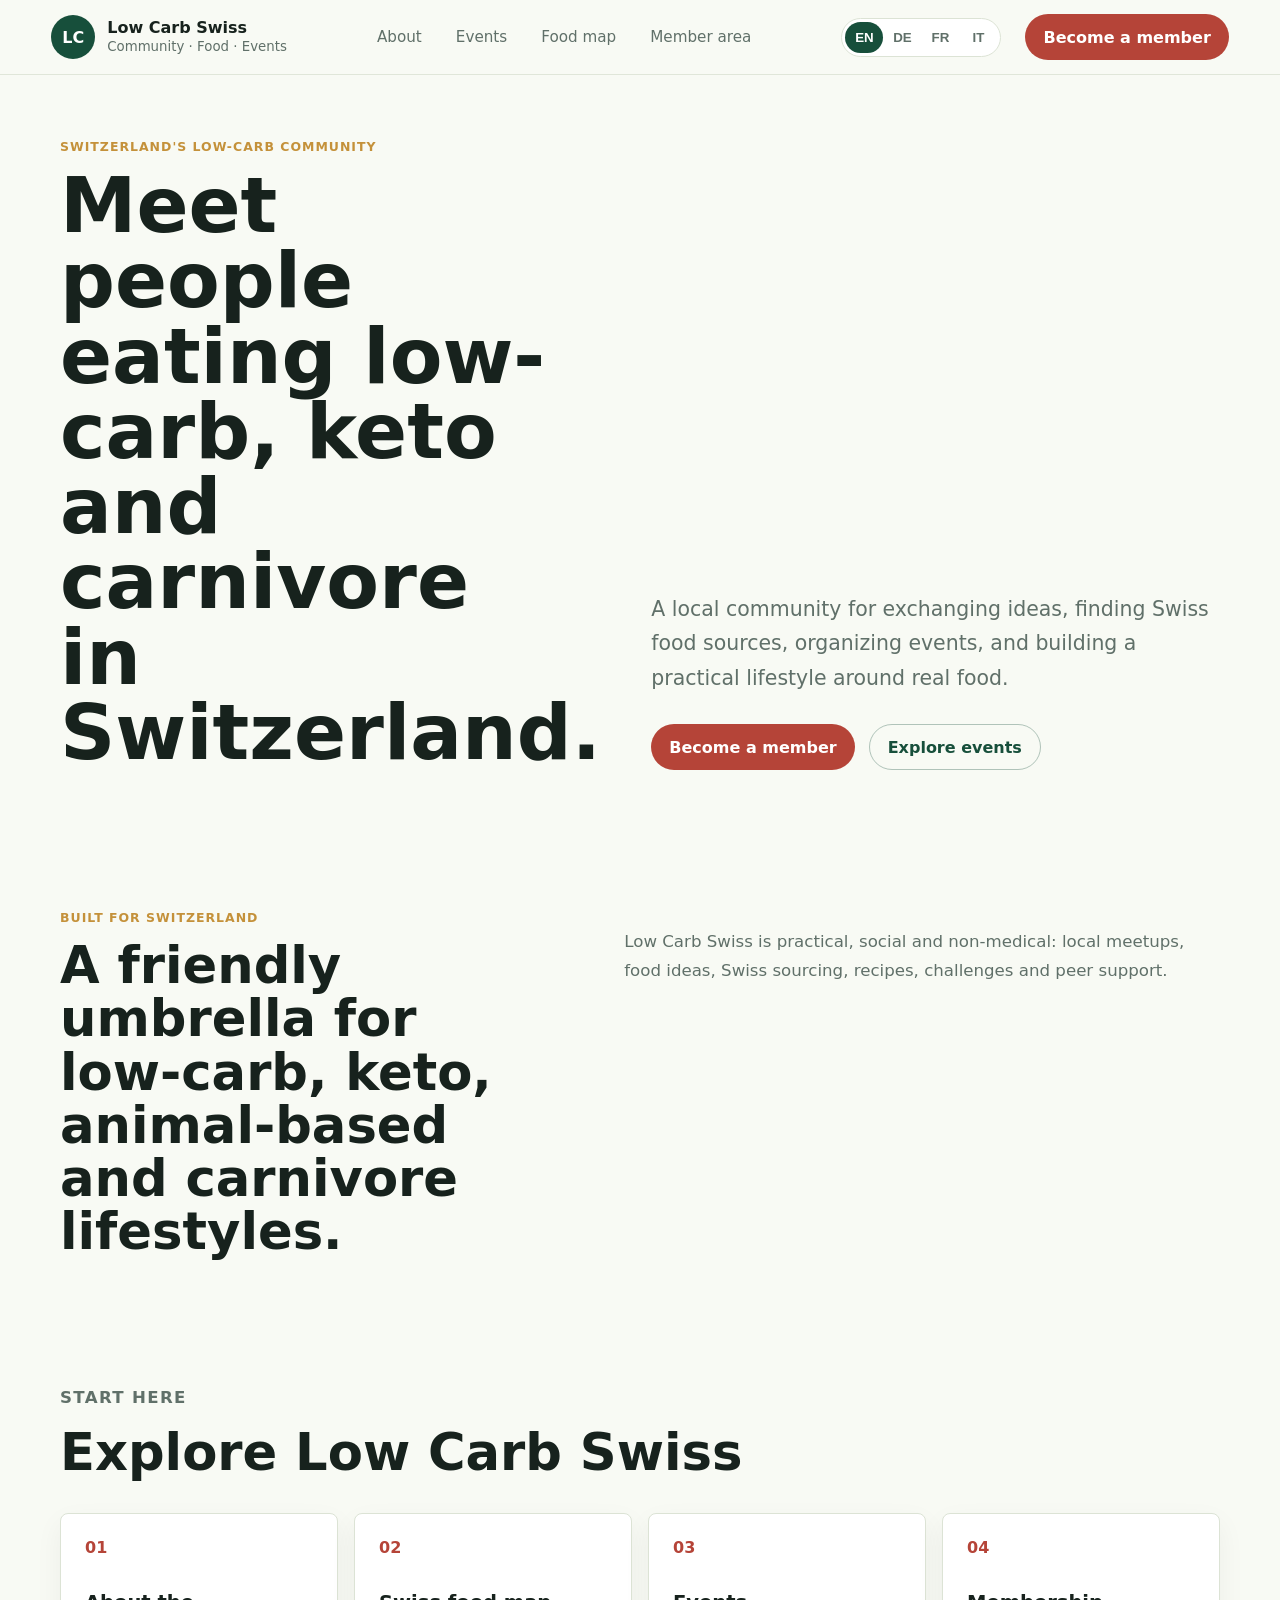
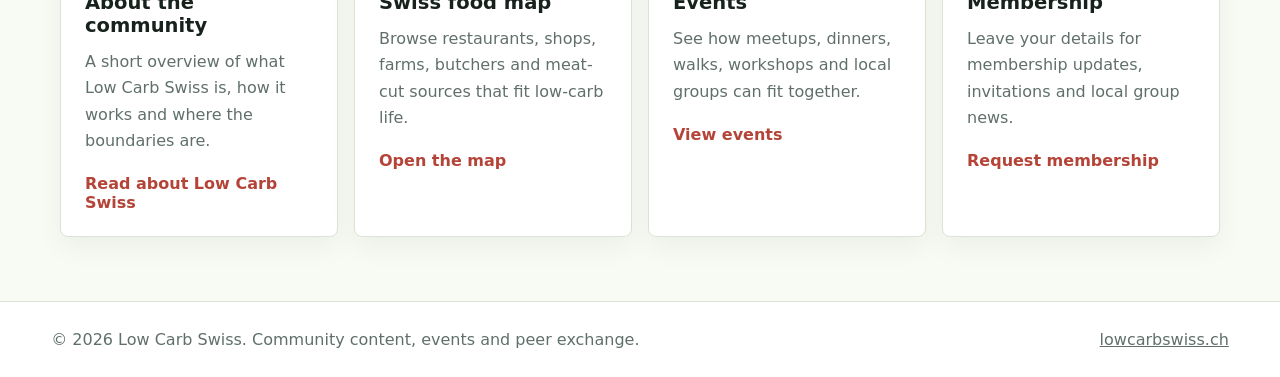
==== commit 309dc7a1: "Update Low Carb Swiss site pages and food map" ====
--- a/index.html
+++ b/index.html
@@ -8,11 +8,11 @@
       name="description"
       content="Low Carb Swiss is a Switzerland-based community for low-carb, keto and carnivore lifestyles, local events, food sourcing, recipes and member resources."
     />
-    <link rel="stylesheet" href="styles.css" />
+    <link rel="stylesheet" href="styles.css?v=separate-pages-20260517" />
   </head>
-  <body>
+  <body data-page="home">
     <header class="site-header">
-      <a class="brand" href="#top" aria-label="Low Carb Swiss home">
+      <a class="brand" href="index.html" aria-label="Low Carb Swiss home">
         <span class="brand-mark">LC</span>
         <span>
           <strong>Low Carb Swiss</strong>
@@ -20,10 +20,10 @@
         </span>
       </a>
       <nav class="main-nav" aria-label="Main navigation">
-        <a href="#community" data-i18n="nav.community">Community</a>
-        <a href="#events" data-i18n="nav.events">Events</a>
-        <a href="#map" data-i18n="nav.map">Swiss map</a>
-        <a href="#roadmap" data-i18n="nav.roadmap">Member area</a>
+        <a id="nav-about" href="about.html" data-i18n="nav.about">About</a>
+        <a id="nav-events" href="events.html" data-i18n="nav.events">Events</a>
+        <a id="nav-food-map" href="food-map.html" data-i18n="nav.map">Food map</a>
+        <a id="nav-member-area" href="member-area.html" data-i18n="nav.roadmap">Member area</a>
       </nav>
       <div class="language-switcher" aria-label="Language">
         <button class="active" type="button" data-lang="en">EN</button>
@@ -31,22 +31,20 @@
         <button type="button" data-lang="fr">FR</button>
         <button type="button" data-lang="it">IT</button>
       </div>
-      <a class="header-action" href="#join" data-i18n="nav.cta">Become a member</a>
+      <a class="header-action" href="member-area.html#join" data-i18n="nav.cta">Become a member</a>
     </header>
 
     <main id="top">
-      <section class="hero">
-        <img src="assets/low-carb-swiss-hero.png" alt="" aria-hidden="true" />
-        <div class="hero-overlay"></div>
-        <div class="hero-content">
-          <p class="eyebrow" data-i18n="hero.eyebrow">Switzerland's low-carb community</p>
+      <section class="section home-hero">
+        <div>
+          <p class="section-label" data-i18n="hero.eyebrow">Switzerland's low-carb community</p>
           <h1 data-i18n="hero.title">Meet people eating low-carb, keto and carnivore in Switzerland.</h1>
-          <p data-i18n="hero.copy">
-            A local community for exchanging ideas, finding Swiss food sources, organizing events, and building a practical lifestyle around real food.
-          </p>
-          <div class="hero-actions">
-            <a class="primary-button" href="#join" data-i18n="hero.primary">Become a member</a>
-            <a class="secondary-button" href="#events" data-i18n="hero.secondary">Explore events</a>
+        </div>
+        <div>
+          <p data-i18n="hero.copy">A local community for exchanging ideas, finding Swiss food sources, organizing events, and building a practical lifestyle around real food.</p>
+          <div class="page-actions">
+            <a class="primary-button" href="member-area.html#join" data-i18n="hero.primary">Become a member</a>
+            <a class="outline-button" href="events.html" data-i18n="hero.secondary">Explore events</a>
           </div>
         </div>
       </section>
@@ -61,233 +59,39 @@
         </p>
       </section>
 
-      <section id="community" class="section">
+      <section class="section link-section" aria-labelledby="explore-title">
         <div class="section-heading">
-          <p class="section-label" data-i18n="community.label">Community pillars</p>
-          <h2 data-i18n="community.title">What members can do here</h2>
-          <p data-i18n="community.copy">
-            Find local people, share practical tips, discover Swiss food sources and join events with others who care about low-carb, keto and carnivore living.
-          </p>
+          <p class="section-label" data-i18n="explore.label">Start here</p>
+          <h2 id="explore-title" data-i18n="explore.title">Explore Low Carb Swiss</h2>
         </div>
-        <div class="feature-grid">
-          <article>
+        <div class="link-grid">
+          <a class="link-card" href="about.html">
             <span>01</span>
-            <h3 data-i18n="feature.directory.title">Member directory</h3>
-            <p data-i18n="feature.directory.copy">Choose what to share in your member profile: canton or city, language, diet style, interests and whether you are open to meetups.</p>
-          </article>
-          <article>
+            <h3 data-i18n="explore.about.title">About the community</h3>
+            <p data-i18n="explore.about.copy">A short overview of what Low Carb Swiss is, how it works and where the boundaries are.</p>
+            <strong data-i18n="explore.about.action">Read about Low Carb Swiss</strong>
+          </a>
+          <a class="link-card" href="food-map.html">
             <span>02</span>
-            <h3 data-i18n="feature.groups.title">Local groups</h3>
-            <p data-i18n="feature.groups.copy">Zurich, Basel, Bern, Geneva, Ticino and regional groups for meetups, hikes, dinners and shared shopping tips.</p>
-          </article>
-          <article>
+            <h3 data-i18n="explore.map.title">Swiss food map</h3>
+            <p data-i18n="explore.map.copy">Browse restaurants, shops, farms, butchers and meat-cut sources that fit low-carb life.</p>
+            <strong data-i18n="explore.map.action">Open the map</strong>
+          </a>
+          <a class="link-card" href="events.html">
             <span>03</span>
-            <h3 data-i18n="feature.discussions.title">Discussion spaces</h3>
-            <p data-i18n="feature.discussions.copy">Separate channels for beginners, carnivore, keto, families, sport, women’s health and metabolic health.</p>
-          </article>
-          <article>
+            <h3 data-i18n="explore.events.title">Events</h3>
+            <p data-i18n="explore.events.copy">See how meetups, dinners, walks, workshops and local groups can fit together.</p>
+            <strong data-i18n="explore.events.action">View events</strong>
+          </a>
+          <a class="link-card" href="member-area.html">
             <span>04</span>
-            <h3 data-i18n="feature.events.title">Events and RSVPs</h3>
-            <p data-i18n="feature.events.copy">Join dinners, walks, talks and cooking evenings, or suggest a meetup in your own area.</p>
-          </article>
-          <article>
-            <span>05</span>
-            <h3 data-i18n="feature.finds.title">Swiss food finds</h3>
-            <p data-i18n="feature.finds.copy">Share restaurants, butchers, farms, shops and travel tips that work for low-carb living.</p>
-          </article>
-          <article>
-            <span>06</span>
-            <h3 data-i18n="feature.challenges.title">Challenges and recipes</h3>
-            <p data-i18n="feature.challenges.copy">Join community challenges, swap meal ideas and collect practical recipes for Swiss daily life.</p>
-          </article>
-        </div>
-        <div class="tutor-panel">
-          <div>
-            <p class="section-label" data-i18n="tutors.label">Low-carb tutors</p>
-            <h2 data-i18n="tutors.title">Practical help for getting started.</h2>
-            <p data-i18n="tutors.copy">
-              Members can access experienced low-carb tutors for everyday troubleshooting: meal setup, shopping, cravings, eating out, electrolytes and staying consistent. Tutor support is practical guidance, not medical care.
-            </p>
-          </div>
-          <div class="tutor-list">
-            <p><strong data-i18n="tutors.item1.title">First-week setup</strong><span data-i18n="tutors.item1.copy">Simple meal ideas, pantry basics and realistic routines.</span></p>
-            <p><strong data-i18n="tutors.item2.title">Troubleshooting</strong><span data-i18n="tutors.item2.copy">Help with cravings, fatigue, social meals, travel and plateaus.</span></p>
-            <p><strong data-i18n="tutors.item3.title">Swiss context</strong><span data-i18n="tutors.item3.copy">Local shopping tips, restaurants, events and food sourcing.</span></p>
-          </div>
+            <h3 data-i18n="explore.member.title">Membership</h3>
+            <p data-i18n="explore.member.copy">Leave your details for membership updates, invitations and local group news.</p>
+            <strong data-i18n="explore.member.action">Request membership</strong>
+          </a>
         </div>
       </section>
 
-      <section id="events" class="events-band">
-        <div>
-          <p class="section-label" data-i18n="events.label">Events</p>
-          <h2 data-i18n="events.title">From online exchange to real Swiss meetups.</h2>
-          <p data-i18n="events.copy">
-            Low Carb Swiss can become the place to organize restaurant dinners, alpine walks, cooking evenings, expert talks and seasonal community challenges.
-          </p>
-        </div>
-        <div class="event-list">
-          <article>
-            <time data-i18n="phase.one">Meetups</time>
-            <strong data-i18n="events.phase1.title">Newsletter and event announcements</strong>
-            <p data-i18n="events.phase1.copy">Join relaxed dinners, walks, coffee meetups and online calls with people nearby.</p>
-          </article>
-          <article>
-            <time data-i18n="phase.two">Groups</time>
-            <strong data-i18n="events.phase2.title">RSVP and member profiles</strong>
-            <p data-i18n="events.phase2.copy">Connect by canton, city, language and interests so local events are easy to find.</p>
-          </article>
-          <article>
-            <time data-i18n="phase.three">Workshops</time>
-            <strong data-i18n="events.phase3.title">Paid workshops and retreats</strong>
-            <p data-i18n="events.phase3.copy">Learn through cooking evenings, talks, guest sessions and practical food-sourcing tours.</p>
-          </article>
-        </div>
-      </section>
-
-      <section id="map" class="section split-section">
-        <div>
-          <p class="section-label" data-i18n="map.label">Swiss food map</p>
-          <h2 data-i18n="map.title">Restaurants, farms, butchers and low-carb-friendly places.</h2>
-          <p data-i18n="map.copy">
-            A community-submitted map can become one of the most useful parts of the project: where to eat, shop and source quality food in Switzerland.
-          </p>
-        </div>
-        <div class="map-mock" aria-label="Swiss food map preview">
-          <div class="map-card zurich"><strong data-i18n="map.zurich.title">Zurich</strong><span data-i18n="map.zurich.copy">Meetups · Restaurants</span></div>
-          <div class="map-card bern"><strong data-i18n="map.bern.title">Bern</strong><span data-i18n="map.bern.copy">Farms · Butchers</span></div>
-          <div class="map-card geneva"><strong data-i18n="map.geneva.title">Geneva</strong><span data-i18n="map.geneva.copy">Keto-friendly places</span></div>
-          <div class="map-card ticino"><strong data-i18n="map.ticino.title">Ticino</strong><span data-i18n="map.ticino.copy">Regional group</span></div>
-        </div>
-        <div class="food-directory">
-          <div class="directory-heading">
-            <div>
-              <p class="section-label" data-i18n="directory.label">Starter directory</p>
-              <h3 data-i18n="directory.title">Swiss low-carb food map entries</h3>
-              <p data-i18n="directory.copy">A first set of places and online sources for meat, fish, cheese, farm markets and low-carb-friendly eating. Please check menus and availability before visiting.</p>
-            </div>
-            <label class="search-box">
-              <span data-i18n="directory.searchLabel">Search</span>
-              <input id="food-search" type="search" data-i18n-placeholder="directory.searchPlaceholder" placeholder="Search city, canton, place or tag" />
-            </label>
-          </div>
-          <div class="food-filters" aria-label="Food map filters">
-            <button class="active" type="button" data-filter="all" data-i18n="directory.filterAll">All</button>
-            <button type="button" data-filter="butcher" data-i18n="food.type.butcher">Butchers</button>
-            <button type="button" data-filter="restaurant" data-i18n="food.type.restaurant">Restaurants</button>
-            <button type="button" data-filter="market" data-i18n="food.type.market">Markets</button>
-            <button type="button" data-filter="online" data-i18n="food.type.online">Online</button>
-            <button type="button" data-filter="farm" data-i18n="food.type.farm">Farms</button>
-            <button type="button" data-filter="shop" data-i18n="food.type.shop">Shops</button>
-            <button type="button" data-filter="cheese" data-i18n="food.type.cheese">Cheese</button>
-            <button type="button" data-filter="fish" data-i18n="food.type.fish">Fish</button>
-          </div>
-          <p id="food-map-count" class="food-count"></p>
-          <div id="food-map-list" class="food-map-list" aria-live="polite"></div>
-        </div>
-        <div class="cuts-directory">
-          <div class="directory-heading">
-            <div>
-              <p class="section-label" data-i18n="cuts.label">Meat cuts finder</p>
-              <h3 data-i18n="cuts.title">Where to ask for specific cuts</h3>
-              <p data-i18n="cuts.copy">A practical starter database for finding steaks, organ meats, bones, mixed beef boxes and special cuts. Availability changes, so contact the source before travelling.</p>
-            </div>
-            <label class="search-box">
-              <span data-i18n="cuts.searchLabel">Search cuts</span>
-              <input id="cuts-search" type="search" data-i18n-placeholder="cuts.searchPlaceholder" placeholder="Search ribeye, liver, bones or farm boxes" />
-            </label>
-          </div>
-          <p id="cuts-count" class="food-count"></p>
-          <div id="cuts-list" class="cuts-list" aria-live="polite"></div>
-        </div>
-      </section>
-
-      <section class="section">
-        <div class="section-heading">
-          <p class="section-label" data-i18n="resources.label">Practical resources</p>
-          <h2 data-i18n="resources.title">Useful tools for everyday low-carb life</h2>
-        </div>
-        <div class="resource-grid">
-          <article>
-            <h3 data-i18n="resources.shopping.title">Swiss shopping guide</h3>
-            <p data-i18n="resources.shopping.copy">Butter, eggs, cheese, meat, fish, organ meats, bone broth, mineral water and low-carb pantry basics.</p>
-          </article>
-          <article>
-            <h3 data-i18n="resources.recipes.title">Recipe library</h3>
-            <p data-i18n="resources.recipes.copy">Swiss-friendly keto and carnivore meal ideas, including raclette, fondue evenings and travel food.</p>
-          </article>
-          <article>
-            <h3 data-i18n="resources.challenges.title">30-day challenges</h3>
-            <p data-i18n="resources.challenges.copy">Low-carb reset, carnivore trial, glucose/ketone tracking, walking challenge and no ultra-processed food challenge.</p>
-          </article>
-          <article>
-            <h3 data-i18n="resources.guidelines.title">Community guidelines</h3>
-            <p data-i18n="resources.guidelines.copy">A clear boundary between peer support, personal experience and individual medical advice.</p>
-          </article>
-        </div>
-      </section>
-
-      <section id="roadmap" class="roadmap">
-        <div>
-          <p class="section-label" data-i18n="roadmap.label">Member area</p>
-          <h2 data-i18n="roadmap.title">A community space for practical low-carb living in Switzerland.</h2>
-        </div>
-        <div class="timeline">
-          <article>
-            <span data-i18n="roadmap.now.label">Connect</span>
-            <h3 data-i18n="roadmap.now.title">Meet people</h3>
-            <p data-i18n="roadmap.now.copy">Find people with similar interests and discover local activity across Switzerland.</p>
-          </article>
-          <article>
-            <span data-i18n="roadmap.next.label">Gather</span>
-            <h3 data-i18n="roadmap.next.title">Join events</h3>
-            <p data-i18n="roadmap.next.copy">RSVP for meetups, suggest new gatherings and keep track of what is happening nearby.</p>
-          </article>
-          <article>
-            <span data-i18n="roadmap.later.label">Explore</span>
-            <h3 data-i18n="roadmap.later.title">Use member tools</h3>
-            <p data-i18n="roadmap.later.copy">Browse the Swiss food map, save recipes, join challenges and share helpful local finds.</p>
-          </article>
-        </div>
-      </section>
-
-      <section id="join" class="join-section">
-        <div>
-          <p class="section-label" data-i18n="join.label">Membership</p>
-          <h2 data-i18n="join.title">Become a Low Carb Swiss member.</h2>
-          <p data-i18n="join.copy">
-            Leave your details to receive membership updates, event invitations and local group news.
-          </p>
-        </div>
-        <form>
-          <label>
-            <span data-i18n="form.name">Name</span>
-            <input type="text" name="name" autocomplete="name" />
-          </label>
-          <label>
-            <span data-i18n="form.email">Email</span>
-            <input type="email" name="email" autocomplete="email" />
-          </label>
-          <label>
-            <span data-i18n="form.location">Canton or city</span>
-            <input type="text" name="location" autocomplete="address-level2" />
-          </label>
-          <fieldset>
-            <legend data-i18n="form.interest">I am interested in</legend>
-            <label><input type="checkbox" name="interest" value="events" /> <span data-i18n="form.events">Events</span></label>
-            <label><input type="checkbox" name="interest" value="carnivore" /> <span data-i18n="form.carnivore">Carnivore</span></label>
-            <label><input type="checkbox" name="interest" value="keto" /> <span data-i18n="form.keto">Keto</span></label>
-            <label><input type="checkbox" name="interest" value="map" /> <span data-i18n="form.map">Swiss food map</span></label>
-          </fieldset>
-          <button type="button" data-i18n="form.submit">Request membership</button>
-        </form>
-      </section>
-
-      <section class="notice">
-        <strong data-i18n="notice.title">Community boundary</strong>
-        <p data-i18n="notice.copy">
-          Low Carb Swiss is for peer exchange and lifestyle community. It does not provide individual medical advice. People using medication, living with medical conditions, pregnancy, eating disorders or complex health histories should discuss dietary changes with a qualified clinician.
-        </p>
-      </section>
     </main>
 
     <footer>
@@ -295,7 +99,6 @@
       <p><a href="https://lowcarbswiss.ch">lowcarbswiss.ch</a></p>
     </footer>
 
-    <script src="food-map-data.js?v=food-map-ratings-cuts-2-20260516"></script>
-    <script src="script.js?v=food-map-ratings-cuts-2-20260516"></script>
+    <script src="script.js?v=separate-pages-20260517"></script>
   </body>
 </html>
--- a/styles.css
+++ b/styles.css
@@ -90,6 +90,11 @@
 
 .main-nav a:hover {
   color: var(--forest);
+}
+
+.main-nav a[aria-current="page"] {
+  color: var(--forest);
+  font-weight: 850;
 }
 
 .language-switcher {
@@ -141,6 +146,10 @@
   overflow: hidden;
 }
 
+.about-photo-hero {
+  min-height: 72vh;
+}
+
 .hero img,
 .hero-overlay {
   position: absolute;
@@ -197,6 +206,13 @@
   flex-wrap: wrap;
   gap: 14px;
   margin-top: 32px;
+}
+
+.page-actions {
+  display: flex;
+  flex-wrap: wrap;
+  gap: 14px;
+  margin-top: 28px;
 }
 
 .secondary-button {
@@ -212,6 +228,20 @@
   text-decoration: none;
 }
 
+.outline-button {
+  display: inline-flex;
+  align-items: center;
+  justify-content: center;
+  min-height: 46px;
+  border: 1px solid rgba(23, 79, 59, 0.32);
+  border-radius: 999px;
+  padding: 12px 18px;
+  color: var(--forest);
+  background: transparent;
+  font-weight: 850;
+  text-decoration: none;
+}
+
 .intro,
 .section,
 .events-band,
@@ -229,13 +259,60 @@
   padding: 76px 0 60px;
 }
 
+.home-hero,
+.page-hero {
+  display: grid;
+  grid-template-columns: minmax(240px, 0.95fr) 1.05fr;
+  gap: clamp(28px, 6vw, 80px);
+  align-items: end;
+  padding: 82px 0 46px;
+}
+
+.home-hero h1,
+.page-hero h1 {
+  margin: 0;
+  font-size: clamp(2.55rem, 6vw, 5.35rem);
+  line-height: 0.98;
+}
+
+.home-hero p:not(.section-label),
+.page-hero p:not(.section-label) {
+  margin: 0;
+  color: var(--muted);
+  font-size: clamp(1.05rem, 2vw, 1.28rem);
+  line-height: 1.7;
+}
+
+.about-hero {
+  display: grid;
+  grid-template-columns: minmax(240px, 0.95fr) 1.05fr;
+  gap: clamp(28px, 6vw, 80px);
+  align-items: end;
+  padding: 82px 0 42px;
+}
+
+.about-hero h1 {
+  margin: 0;
+  font-size: clamp(2.35rem, 5vw, 4.35rem);
+  line-height: 1;
+}
+
 h2 {
   margin: 0;
   font-size: clamp(2rem, 4vw, 3.35rem);
   line-height: 1.04;
 }
 
+.map-page h1 {
+  margin: 0;
+  font-size: clamp(2.35rem, 5vw, 4.25rem);
+  line-height: 1;
+}
+
 .intro > p,
+.about-hero > p,
+.home-hero > p,
+.page-hero > p,
 .section-heading p,
 .events-band p,
 .split-section p,
@@ -256,6 +333,51 @@
   margin-bottom: 34px;
 }
 
+.link-grid {
+  display: grid;
+  grid-template-columns: repeat(4, minmax(0, 1fr));
+  gap: 16px;
+}
+
+.link-card {
+  display: grid;
+  align-content: start;
+  min-height: 245px;
+  padding: 24px;
+  border: 1px solid var(--line);
+  border-radius: 8px;
+  color: inherit;
+  background: var(--white);
+  box-shadow: 0 10px 28px rgba(23, 34, 29, 0.05);
+  text-decoration: none;
+}
+
+.link-card span,
+.link-card strong {
+  color: var(--red);
+  font-weight: 900;
+}
+
+.link-card h3 {
+  margin: 34px 0 12px;
+  font-size: 1.22rem;
+}
+
+.link-card p {
+  margin: 0 0 20px;
+  color: var(--muted);
+  line-height: 1.65;
+}
+
+.link-card strong {
+  margin-top: auto;
+}
+
+.link-card:hover {
+  border-color: rgba(23, 79, 59, 0.4);
+  transform: translateY(-2px);
+}
+
 .feature-grid,
 .resource-grid {
   display: grid;
@@ -275,6 +397,10 @@
   border-radius: 8px;
   background: var(--white);
   box-shadow: 0 10px 28px rgba(23, 34, 29, 0.05);
+}
+
+.compact-grid article {
+  min-height: 210px;
 }
 
 .feature-grid span {
@@ -350,9 +476,24 @@
   box-shadow: var(--shadow);
 }
 
+.events-page-band,
+.member-roadmap {
+  margin-bottom: 74px;
+}
+
+.events-page-band {
+  margin-top: 64px;
+}
+
 .events-band p,
 .event-list p {
   color: rgba(255, 255, 255, 0.76);
+}
+
+.events-band h1 {
+  margin: 0;
+  font-size: clamp(2.2rem, 4vw, 3.3rem);
+  line-height: 1.04;
 }
 
 .event-list {
@@ -384,8 +525,12 @@
   align-items: center;
 }
 
-.split-section .food-directory {
+.finder-panel-grid {
   grid-column: 1 / -1;
+  display: grid;
+  grid-template-columns: minmax(0, 1fr) minmax(340px, 0.95fr);
+  gap: 18px;
+  align-items: start;
 }
 
 .map-mock {
@@ -400,38 +545,107 @@
   overflow: hidden;
 }
 
-.map-mock::before {
+.swiss-map {
+  min-height: 430px;
+  background:
+    linear-gradient(140deg, rgba(109, 139, 78, 0.2), rgba(255, 253, 245, 0.96)),
+    radial-gradient(circle at 76% 28%, rgba(181, 68, 56, 0.12), transparent 24%),
+    var(--cream);
+}
+
+.swiss-map-shape {
+  position: absolute;
+  inset: 0;
+  width: 100%;
+  height: 100%;
+  filter: drop-shadow(0 24px 42px rgba(23, 34, 29, 0.14));
+  pointer-events: none;
+}
+
+.swiss-map-shape path:first-of-type {
+  fill: rgba(255, 255, 255, 0.72);
+  stroke: rgba(23, 79, 59, 0.48);
+  stroke-width: 8;
+  stroke-linejoin: round;
+}
+
+.swiss-map-ridge {
+  fill: none;
+  stroke: rgba(109, 139, 78, 0.28);
+  stroke-width: 5;
+  stroke-linecap: round;
+}
+
+.map-city {
+  position: absolute;
+  z-index: 2;
+  display: inline-flex;
+  align-items: center;
+  gap: 6px;
+  width: auto;
+  min-height: 30px;
+  border: 0;
+  border-radius: 999px;
+  padding: 0;
+  color: var(--forest);
+  background: transparent;
+  font: inherit;
+  transform: translate(-8px, -50%);
+  cursor: pointer;
+}
+
+.map-city::before {
   content: "";
-  position: absolute;
-  inset: 36px 54px;
-  border: 2px solid rgba(23, 79, 59, 0.35);
-  border-radius: 46% 54% 44% 56%;
-  transform: rotate(-18deg);
-}
-
-.map-card {
-  position: absolute;
-  width: min(190px, 42%);
-  padding: 14px;
-  border: 1px solid var(--line);
-  border-radius: 8px;
-  background: rgba(255, 255, 255, 0.92);
-  box-shadow: 0 12px 30px rgba(23, 34, 29, 0.12);
-}
-
-.map-card strong,
-.map-card span {
+  flex: 0 0 16px;
+  width: 16px;
+  height: 16px;
+  border: 2px solid var(--white);
+  border-radius: 50%;
+  background: var(--red);
+  box-shadow: 0 0 0 3px rgba(181, 68, 56, 0.18), 0 12px 30px rgba(23, 34, 29, 0.13);
+}
+
+.map-city span {
   display: block;
-}
-
-.map-card span {
-  margin-top: 5px;
-  color: var(--muted);
-  font-size: 0.9rem;
+  border: 1px solid rgba(23, 79, 59, 0.14);
+  border-radius: 999px;
+  padding: 7px 10px;
+  color: var(--forest);
+  background: rgba(255, 255, 255, 0.94);
+  box-shadow: 0 12px 30px rgba(23, 34, 29, 0.13);
+  font-size: 0.88rem;
+  font-weight: 900;
+  line-height: 1;
+  white-space: nowrap;
+}
+
+.map-city:hover,
+.map-city:focus-visible,
+.map-city.active {
+  outline: 0;
+}
+
+.map-city:hover::before,
+.map-city:focus-visible::before,
+.map-city.active::before {
+  background: var(--gold);
+}
+
+.map-city:hover span,
+.map-city:focus-visible span,
+.map-city.active span {
+  color: var(--white);
+  border-color: var(--forest);
+  background: var(--forest);
+}
+
+.basel,
+.zurich {
+  flex-direction: row-reverse;
+  transform: translate(calc(-100% + 8px), -50%);
 }
 
 .food-directory {
-  margin-top: 18px;
   padding: clamp(22px, 4vw, 34px);
   border: 1px solid var(--line);
   border-radius: 8px;
@@ -439,11 +653,14 @@
 }
 
 .cuts-directory {
-  grid-column: 1 / -1;
   padding: clamp(22px, 4vw, 34px);
   border: 1px solid var(--line);
   border-radius: 8px;
   background: #fffef9;
+}
+
+.finder-panel-grid .directory-heading {
+  grid-template-columns: 1fr;
 }
 
 .directory-heading {
@@ -456,6 +673,12 @@
 .directory-heading h3 {
   margin: 0;
   font-size: clamp(1.6rem, 3vw, 2.4rem);
+}
+
+.directory-heading h2 {
+  margin: 0;
+  font-size: clamp(1.6rem, 3vw, 2.4rem);
+  line-height: 1.08;
 }
 
 .directory-heading p {
@@ -504,9 +727,38 @@
 }
 
 .food-count {
-  margin: 16px 0 0;
+  margin: 0;
   color: var(--muted);
   font-weight: 800;
+}
+
+.cuts-directory > .food-count {
+  margin-top: 16px;
+}
+
+.results-toolbar {
+  display: flex;
+  flex-wrap: wrap;
+  gap: 12px;
+  align-items: center;
+  justify-content: space-between;
+  margin-top: 16px;
+}
+
+.compact-toggle {
+  border: 1px solid var(--forest);
+  border-radius: 999px;
+  padding: 9px 14px;
+  color: var(--white);
+  background: var(--forest);
+  font: inherit;
+  font-weight: 850;
+  cursor: pointer;
+}
+
+.compact-toggle[aria-expanded="true"] {
+  color: var(--forest);
+  background: var(--paper);
 }
 
 .food-map-list {
@@ -514,6 +766,18 @@
   grid-template-columns: repeat(3, minmax(0, 1fr));
   gap: 14px;
   margin-top: 16px;
+  max-height: min(68vh, 720px);
+  overflow: auto;
+  padding-right: 4px;
+}
+
+.finder-panel-grid .food-map-list,
+.finder-panel-grid .cuts-list {
+  grid-template-columns: 1fr;
+}
+
+.food-map-list[hidden] {
+  display: none;
 }
 
 .food-place {
@@ -617,6 +881,9 @@
   grid-template-columns: repeat(2, minmax(0, 1fr));
   gap: 14px;
   margin-top: 16px;
+  max-height: min(68vh, 720px);
+  overflow: auto;
+  padding-right: 4px;
 }
 
 .cut-card {
@@ -669,25 +936,17 @@
   font-weight: 800;
 }
 
-.zurich {
-  top: 72px;
-  right: 82px;
-}
-
-.bern {
-  left: 72px;
-  top: 150px;
-}
-
-.geneva {
-  left: 52px;
-  bottom: 52px;
-}
-
-.ticino {
-  right: 58px;
-  bottom: 82px;
-}
+.basel { left: 36.9%; top: 23.2%; }
+.zurich { left: 56.64%; top: 25.56%; }
+.winterthur { left: 60.4%; top: 20.25%; }
+.st-gallen { left: 73.4%; top: 23.5%; }
+.bern { left: 34.68%; top: 44.08%; }
+.lucerne { left: 51.98%; top: 39.67%; }
+.zug { left: 56.12%; top: 34.66%; }
+.lausanne { left: 18.32%; top: 62.58%; }
+.geneva { left: 18%; top: 74.8%; }
+.chur { left: 72.4%; top: 49.1%; }
+.lugano { left: 62.6%; top: 80.8%; }
 
 .roadmap {
   display: grid;
@@ -802,8 +1061,12 @@
 @media (max-width: 980px) {
   .site-header,
   .intro,
+  .home-hero,
+  .page-hero,
+  .about-hero,
   .events-band,
   .split-section,
+  .finder-panel-grid,
   .roadmap,
   .join-section,
   .tutor-panel,
@@ -823,6 +1086,7 @@
 
   .feature-grid,
   .resource-grid,
+  .link-grid,
   .food-map-list,
   .cuts-list {
     grid-template-columns: repeat(2, minmax(0, 1fr));
@@ -853,8 +1117,10 @@
   }
 
   .hero-actions,
+  .page-actions,
   .feature-grid,
   .resource-grid,
+  .link-grid,
   .food-map-list,
   .cuts-list,
   fieldset {
@@ -863,28 +1129,34 @@
   }
 
   .map-mock {
-    min-height: 500px;
-  }
-
-  .map-card {
-    width: calc(100% - 48px);
-    left: 24px;
-    right: auto;
-  }
-
+    min-height: 460px;
+  }
+
+  .swiss-map-shape {
+    inset: 0;
+    width: 100%;
+    height: 100%;
+  }
+
+  .map-city {
+    gap: 5px;
+    min-height: 26px;
+    transform: translate(-6.5px, -50%);
+  }
+
+  .map-city::before {
+    flex-basis: 13px;
+    width: 13px;
+    height: 13px;
+  }
+
+  .map-city span {
+    padding: 6px 8px;
+    font-size: 0.72rem;
+  }
+
+  .basel,
   .zurich {
-    top: 44px;
-  }
-
-  .bern {
-    top: 146px;
-  }
-
-  .geneva {
-    bottom: 150px;
-  }
-
-  .ticino {
-    bottom: 48px;
-  }
-}
+    transform: translate(calc(-100% + 6.5px), -50%);
+  }
+}
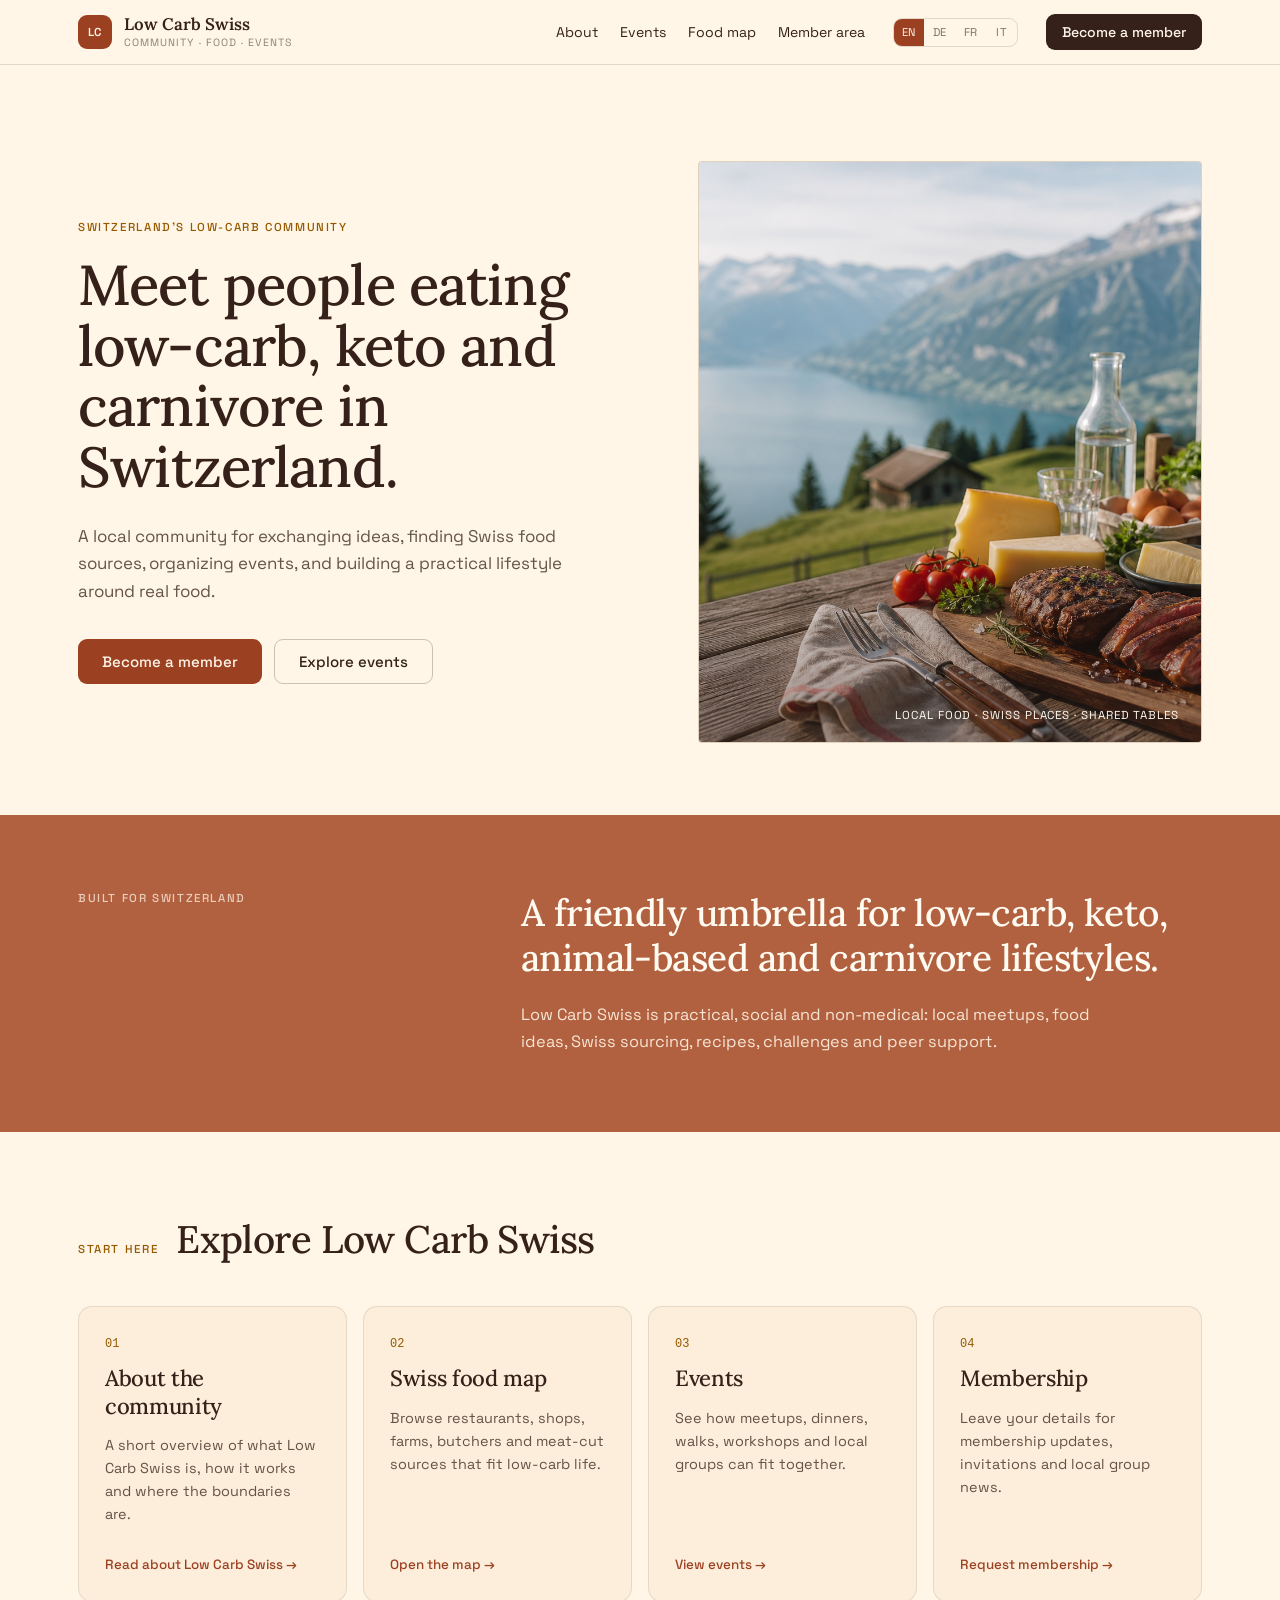
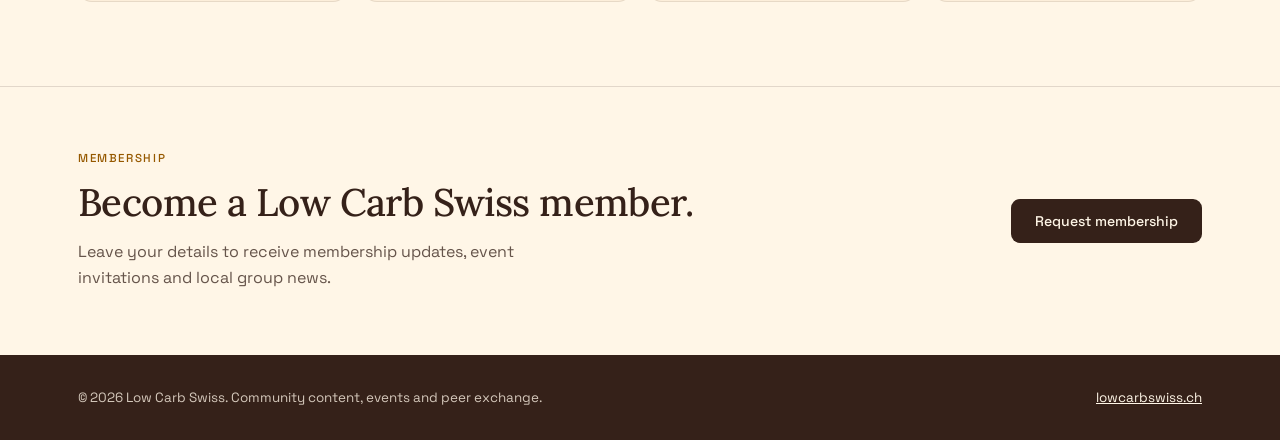
==== commit 6b362773: "Redesign site and add Google review data" ====
--- a/index.html
+++ b/index.html
@@ -8,10 +8,11 @@
       name="description"
       content="Low Carb Swiss is a Switzerland-based community for low-carb, keto and carnivore lifestyles, local events, food sourcing, recipes and member resources."
     />
-    <link rel="stylesheet" href="styles.css?v=separate-pages-20260517" />
+    <link rel="stylesheet" href="styles.css?v=warm-redesign-20260907" />
   </head>
   <body data-page="home">
     <header class="site-header">
+      <div class="header-inner">
       <a class="brand" href="index.html" aria-label="Low Carb Swiss home">
         <span class="brand-mark">LC</span>
         <span>
@@ -31,32 +32,35 @@
         <button type="button" data-lang="fr">FR</button>
         <button type="button" data-lang="it">IT</button>
       </div>
-      <a class="header-action" href="member-area.html#join" data-i18n="nav.cta">Become a member</a>
+        <a class="header-action" href="member-area.html#join" data-i18n="nav.cta">Become a member</a>
+      </div>
     </header>
 
     <main id="top">
       <section class="section home-hero">
-        <div>
+        <div class="home-hero-copy">
           <p class="section-label" data-i18n="hero.eyebrow">Switzerland's low-carb community</p>
           <h1 data-i18n="hero.title">Meet people eating low-carb, keto and carnivore in Switzerland.</h1>
-        </div>
-        <div>
           <p data-i18n="hero.copy">A local community for exchanging ideas, finding Swiss food sources, organizing events, and building a practical lifestyle around real food.</p>
           <div class="page-actions">
             <a class="primary-button" href="member-area.html#join" data-i18n="hero.primary">Become a member</a>
             <a class="outline-button" href="events.html" data-i18n="hero.secondary">Explore events</a>
           </div>
         </div>
+        <figure class="home-hero-media">
+          <img src="assets/low-carb-swiss-hero.png" alt="Swiss alpine table with local low-carb food" />
+          <figcaption>Local food · Swiss places · Shared tables</figcaption>
+        </figure>
       </section>
 
       <section class="intro">
+        <p class="section-label" data-i18n="intro.label">Built for Switzerland</p>
         <div>
-          <p class="section-label" data-i18n="intro.label">Built for Switzerland</p>
           <h2 data-i18n="intro.title">A friendly umbrella for low-carb, keto, animal-based and carnivore lifestyles.</h2>
+          <p data-i18n="intro.copy">
+            Low Carb Swiss is practical, social and non-medical: local meetups, food ideas, Swiss sourcing, recipes, challenges and peer support.
+          </p>
         </div>
-        <p data-i18n="intro.copy">
-          Low Carb Swiss is practical, social and non-medical: local meetups, food ideas, Swiss sourcing, recipes, challenges and peer support.
-        </p>
       </section>
 
       <section class="section link-section" aria-labelledby="explore-title">
@@ -92,6 +96,15 @@
         </div>
       </section>
 
+      <section class="home-join" aria-labelledby="home-join-title">
+        <div>
+          <p class="section-label" data-i18n="join.label">Membership</p>
+          <h2 id="home-join-title" data-i18n="join.title">Become a Low Carb Swiss member.</h2>
+          <p data-i18n="join.copy">Leave your details to receive membership updates, event invitations and local group news.</p>
+        </div>
+        <a class="dark-button" href="member-area.html#join" data-i18n="form.submit">Request membership</a>
+      </section>
+
     </main>
 
     <footer>
@@ -99,6 +112,9 @@
       <p><a href="https://lowcarbswiss.ch">lowcarbswiss.ch</a></p>
     </footer>
 
-    <script src="script.js?v=separate-pages-20260517"></script>
+    <script src="script.js?v=warm-redesign-20260907"></script>
+    <!-- Cloudflare Web Analytics -->
+    <script type="module" src="https://static.cloudflareinsights.com/beacon.min.js" data-cf-beacon='{"token":"1f5ea6bad378484a88cebcc611ad8855"}'></script>
+    <!-- End Cloudflare Web Analytics -->
   </body>
 </html>
--- a/styles.css
+++ b/styles.css
@@ -1,430 +1,484 @@
+@import url("https://fonts.googleapis.com/css2?family=Lora:wght@400;500;600&family=Space+Grotesk:wght@400;500;600&display=swap");
+
 :root {
   color-scheme: light;
-  --ink: #17221d;
-  --muted: #607069;
-  --paper: #f8faf4;
-  --white: #ffffff;
-  --line: #dce3d5;
-  --forest: #174f3b;
-  --moss: #6d8b4e;
-  --red: #b54438;
-  --gold: #c4913a;
-  --cream: #fffdf5;
-  --shadow: 0 22px 70px rgba(23, 34, 29, 0.14);
-  font-family: Inter, ui-sans-serif, system-ui, -apple-system, BlinkMacSystemFont, "Segoe UI", sans-serif;
-}
-
-* {
-  box-sizing: border-box;
-}
+  --ink: oklch(0.27 0.035 42);
+  --ink-soft: oklch(0.27 0.035 42 / 0.76);
+  --muted: oklch(0.27 0.035 42 / 0.64);
+  --paper: oklch(0.976 0.022 76);
+  --surface: oklch(0.955 0.03 76);
+  --surface-soft: oklch(0.986 0.014 76);
+  --rust: oklch(0.49 0.13 38);
+  --terracotta: oklch(0.58 0.115 42);
+  --ochre: oklch(0.52 0.13 72);
+  --line: oklch(0.27 0.035 42 / 0.14);
+  --line-strong: oklch(0.27 0.035 42 / 0.25);
+  --cream-text: oklch(0.99 0.015 76);
+  --shadow: 0 24px 70px oklch(0.27 0.035 42 / 0.1);
+  font-family: "Space Grotesk", Helvetica, Arial, sans-serif;
+}
+
+* { box-sizing: border-box; }
 
 html {
   scroll-behavior: smooth;
+  scroll-padding-top: 90px;
 }
 
 body {
+  min-height: 100vh;
   margin: 0;
   color: var(--ink);
   background: var(--paper);
 }
 
-a {
-  color: inherit;
-}
+body, button, input { font-family: "Space Grotesk", Helvetica, Arial, sans-serif; }
+img, svg { display: block; max-width: 100%; }
+a { color: inherit; }
+button, a { -webkit-tap-highlight-color: transparent; }
+
+button:focus-visible,
+a:focus-visible,
+input:focus-visible {
+  outline: 2px solid var(--ochre);
+  outline-offset: 3px;
+}
+
+::selection { color: var(--cream-text); background: var(--rust); }
 
 .site-header {
   position: sticky;
   top: 0;
-  z-index: 10;
+  z-index: 20;
+  border-bottom: 1px solid var(--line);
+  background: oklch(0.976 0.022 76 / 0.92);
+  backdrop-filter: blur(10px);
+}
+
+.header-inner {
   display: grid;
   grid-template-columns: auto 1fr auto auto;
-  gap: 24px;
+  gap: 28px;
   align-items: center;
-  padding: 14px clamp(18px, 4vw, 56px);
-  border-bottom: 1px solid rgba(220, 227, 213, 0.85);
-  background: rgba(248, 250, 244, 0.94);
-  backdrop-filter: blur(18px);
+  width: min(1180px, 100%);
+  margin: 0 auto;
+  padding: 14px 28px;
 }
 
 .brand {
   display: inline-flex;
   gap: 12px;
   align-items: center;
+  min-width: max-content;
   text-decoration: none;
 }
 
 .brand-mark {
   display: grid;
   place-items: center;
-  width: 44px;
-  height: 44px;
-  border-radius: 50%;
-  color: var(--white);
-  background: var(--forest);
-  font-weight: 900;
+  width: 34px;
+  height: 34px;
+  border-radius: 9px;
+  color: var(--paper);
+  background: var(--rust);
+  font-size: 0.72rem;
+  font-weight: 600;
+  letter-spacing: 0.04em;
 }
 
 .brand strong,
+.brand small { display: block; line-height: 1.15; }
+
+.brand strong {
+  font-family: "Lora", Georgia, serif;
+  font-size: 1.05rem;
+  font-weight: 600;
+}
+
 .brand small {
-  display: block;
-  line-height: 1.1;
-}
-
-.brand small {
-  margin-top: 4px;
-  color: var(--muted);
+  margin-top: 2px;
+  color: oklch(0.27 0.035 42 / 0.55);
+  font-size: 0.66rem;
+  letter-spacing: 0.1em;
+  text-transform: uppercase;
 }
 
 .main-nav {
   display: flex;
-  justify-content: center;
-  gap: clamp(14px, 3vw, 34px);
-  color: var(--muted);
-  font-size: 0.95rem;
+  justify-content: flex-end;
+  gap: 22px;
+  margin-left: auto;
+  font-size: 0.88rem;
 }
 
 .main-nav a,
-.header-action {
-  text-decoration: none;
-}
-
-.main-nav a:hover {
-  color: var(--forest);
-}
-
-.main-nav a[aria-current="page"] {
-  color: var(--forest);
-  font-weight: 850;
-}
+.header-action { text-decoration: none; }
+
+.main-nav a { position: relative; padding: 6px 0; }
+
+.main-nav a::after {
+  position: absolute;
+  right: 0;
+  bottom: 1px;
+  left: 0;
+  height: 1px;
+  content: "";
+  background: var(--rust);
+  transform: scaleX(0);
+  transform-origin: right;
+  transition: transform 180ms ease;
+}
+
+.main-nav a:hover::after,
+.main-nav a[aria-current="page"]::after {
+  transform: scaleX(1);
+  transform-origin: left;
+}
+
+.main-nav a[aria-current="page"] { color: var(--rust); }
 
 .language-switcher {
   display: inline-flex;
-  border: 1px solid var(--line);
-  border-radius: 999px;
-  background: var(--white);
-  padding: 3px;
+  gap: 1px;
+  overflow: hidden;
+  border: 1px solid var(--line);
+  border-radius: 9px;
 }
 
 .language-switcher button {
-  min-width: 38px;
+  min-width: 30px;
+  min-height: 27px;
   border: 0;
-  border-radius: 999px;
-  padding: 8px 9px;
+  padding: 5px 8px;
+  color: var(--muted);
   background: transparent;
-  color: var(--muted);
-  font-weight: 850;
+  font-size: 0.7rem;
+  letter-spacing: 0.05em;
   cursor: pointer;
 }
 
-.language-switcher button.active {
-  color: var(--white);
-  background: var(--forest);
-}
+.language-switcher button.active { color: var(--paper); background: var(--rust); }
 
 .header-action,
 .primary-button,
+.dark-button,
 form button {
   display: inline-flex;
   align-items: center;
   justify-content: center;
-  min-height: 46px;
+  min-height: 44px;
   border: 0;
-  border-radius: 999px;
-  padding: 12px 18px;
-  color: var(--white);
-  background: var(--red);
-  font-weight: 850;
+  border-radius: 9px;
+  padding: 11px 18px;
+  color: var(--paper);
+  background: var(--ink);
+  font-size: 0.88rem;
+  font-weight: 500;
+  text-decoration: none;
   cursor: pointer;
-  text-decoration: none;
-}
-
-.hero {
-  position: relative;
-  min-height: 80vh;
-  display: grid;
-  align-items: end;
-  overflow: hidden;
-}
-
-.about-photo-hero {
-  min-height: 72vh;
-}
-
-.hero img,
-.hero-overlay {
-  position: absolute;
-  inset: 0;
-  width: 100%;
-  height: 100%;
-}
-
-.hero img {
-  object-fit: cover;
-}
-
-.hero-overlay {
-  background:
-    linear-gradient(90deg, rgba(18, 30, 24, 0.88), rgba(18, 30, 24, 0.58) 48%, rgba(18, 30, 24, 0.12)),
-    linear-gradient(0deg, rgba(18, 30, 24, 0.62), rgba(18, 30, 24, 0.06) 45%);
-}
-
-.hero-content {
-  position: relative;
-  width: min(940px, calc(100% - 36px));
-  margin: 0 auto;
-  padding: 132px 0 82px;
-  color: var(--white);
-}
-
-.eyebrow,
-.section-label {
-  margin: 0 0 14px;
-  color: var(--gold);
-  font-size: 0.78rem;
-  font-weight: 900;
-  letter-spacing: 0.08em;
-  text-transform: uppercase;
-}
-
-.hero h1 {
-  max-width: 820px;
-  margin: 0;
-  font-size: clamp(2.6rem, 7vw, 5.9rem);
-  line-height: 0.96;
-}
-
-.hero p:not(.eyebrow) {
-  max-width: 700px;
-  margin: 24px 0 0;
-  color: rgba(255, 255, 255, 0.88);
-  font-size: clamp(1.05rem, 2vw, 1.35rem);
-  line-height: 1.6;
-}
-
-.hero-actions {
-  display: flex;
-  flex-wrap: wrap;
-  gap: 14px;
-  margin-top: 32px;
-}
-
-.page-actions {
-  display: flex;
-  flex-wrap: wrap;
-  gap: 14px;
-  margin-top: 28px;
-}
-
+  transition: color 180ms ease, background 180ms ease, transform 180ms ease;
+}
+
+.header-action { min-height: 36px; padding: 8px 16px; white-space: nowrap; }
+.primary-button { padding: 13px 24px; background: var(--rust); font-size: 0.94rem; }
+
+.header-action:hover,
+.dark-button:hover,
+form button:hover { background: var(--rust); transform: translateY(-1px); }
+
+.primary-button:hover { background: var(--ink); transform: translateY(-1px); }
+
+.outline-button,
 .secondary-button {
   display: inline-flex;
   align-items: center;
   justify-content: center;
-  min-height: 46px;
-  border: 1px solid rgba(255, 255, 255, 0.62);
-  border-radius: 999px;
-  padding: 12px 18px;
-  color: var(--white);
-  font-weight: 850;
+  min-height: 44px;
+  border: 1px solid var(--line-strong);
+  border-radius: 9px;
+  padding: 12px 24px;
+  color: var(--ink);
+  background: transparent;
+  font-size: 0.94rem;
+  font-weight: 500;
   text-decoration: none;
-}
-
-.outline-button {
-  display: inline-flex;
-  align-items: center;
-  justify-content: center;
-  min-height: 46px;
-  border: 1px solid rgba(23, 79, 59, 0.32);
-  border-radius: 999px;
-  padding: 12px 18px;
-  color: var(--forest);
-  background: transparent;
-  font-weight: 850;
-  text-decoration: none;
-}
-
-.intro,
+  transition: color 180ms ease, border-color 180ms ease, background 180ms ease;
+}
+
+.outline-button:hover { border-color: var(--rust); color: var(--paper); background: var(--rust); }
+.secondary-button { border-color: oklch(0.99 0.015 76 / 0.62); color: var(--cream-text); }
+.secondary-button:hover { color: var(--ink); background: var(--cream-text); }
+
+h1, h2, h3 {
+  font-family: "Lora", Georgia, serif;
+  font-weight: 500;
+  letter-spacing: -0.015em;
+  text-wrap: pretty;
+}
+
+h2 {
+  margin: 0;
+  font-size: clamp(1.8rem, 3vw, 2.5rem);
+  line-height: 1.2;
+}
+
+.section-label,
+.eyebrow {
+  margin: 0 0 20px;
+  color: var(--ochre);
+  font-size: 0.72rem;
+  font-weight: 500;
+  letter-spacing: 0.14em;
+  text-transform: uppercase;
+}
+
 .section,
 .events-band,
 .roadmap,
 .join-section,
 .notice {
-  width: min(1160px, calc(100% - 36px));
-  margin: 0 auto;
-}
-
-.intro {
-  display: grid;
-  grid-template-columns: minmax(240px, 0.9fr) 1.1fr;
-  gap: clamp(28px, 6vw, 80px);
-  padding: 76px 0 60px;
-}
-
-.home-hero,
-.page-hero {
-  display: grid;
-  grid-template-columns: minmax(240px, 0.95fr) 1.05fr;
-  gap: clamp(28px, 6vw, 80px);
-  align-items: end;
-  padding: 82px 0 46px;
-}
-
-.home-hero h1,
-.page-hero h1 {
-  margin: 0;
-  font-size: clamp(2.55rem, 6vw, 5.35rem);
-  line-height: 0.98;
-}
-
-.home-hero p:not(.section-label),
-.page-hero p:not(.section-label) {
-  margin: 0;
-  color: var(--muted);
-  font-size: clamp(1.05rem, 2vw, 1.28rem);
-  line-height: 1.7;
-}
-
-.about-hero {
-  display: grid;
-  grid-template-columns: minmax(240px, 0.95fr) 1.05fr;
-  gap: clamp(28px, 6vw, 80px);
-  align-items: end;
-  padding: 82px 0 42px;
-}
-
-.about-hero h1 {
-  margin: 0;
-  font-size: clamp(2.35rem, 5vw, 4.35rem);
-  line-height: 1;
-}
-
-h2 {
-  margin: 0;
-  font-size: clamp(2rem, 4vw, 3.35rem);
-  line-height: 1.04;
-}
-
+  width: min(1180px, 100%);
+  margin-right: auto;
+  margin-left: auto;
+  padding-right: 28px;
+  padding-left: 28px;
+}
+
+.section { padding-top: 84px; padding-bottom: 84px; }
+
+.home-hero {
+  display: grid;
+  grid-template-columns: minmax(0, 1fr) minmax(340px, 0.92fr);
+  gap: clamp(42px, 6vw, 72px);
+  align-items: center;
+  padding-top: clamp(66px, 8vw, 96px);
+  padding-bottom: 72px;
+}
+
+.home-hero-copy h1,
+.page-hero h1,
 .map-page h1 {
   margin: 0;
-  font-size: clamp(2.35rem, 5vw, 4.25rem);
-  line-height: 1;
-}
-
-.intro > p,
-.about-hero > p,
-.home-hero > p,
-.page-hero > p,
-.section-heading p,
-.events-band p,
-.split-section p,
-.roadmap p,
-.join-section p,
-.notice p {
-  color: var(--muted);
-  font-size: 1.04rem;
-  line-height: 1.75;
-}
-
-.section {
-  padding: 64px 0;
+  font-size: clamp(2.45rem, 4.4vw, 3.75rem);
+  line-height: 1.08;
+}
+
+.home-hero-copy > p:not(.section-label),
+.page-hero > div > p:not(.section-label),
+.split-section > div:first-child > p:not(.section-label) {
+  max-width: 48ch;
+  margin: 26px 0 0;
+  color: var(--ink-soft);
+  font-size: 1.06rem;
+  line-height: 1.62;
+}
+
+.page-actions,
+.hero-actions { display: flex; flex-wrap: wrap; gap: 12px; margin-top: 34px; }
+
+.home-hero-media {
+  position: relative;
+  align-self: stretch;
+  min-height: 580px;
+  margin: 0;
+  overflow: hidden;
+  border: 1px solid var(--line);
+  border-radius: 4px;
+  background: var(--surface);
+}
+
+.home-hero-media::after {
+  position: absolute;
+  inset: 0;
+  content: "";
+  pointer-events: none;
+  background: linear-gradient(180deg, transparent 55%, oklch(0.27 0.035 42 / 0.42));
+}
+
+.home-hero-media img { width: 100%; height: 100%; min-height: 580px; object-fit: cover; }
+
+.home-hero-media figcaption {
+  position: absolute;
+  right: 22px;
+  bottom: 20px;
+  z-index: 1;
+  color: var(--cream-text);
+  font-size: 0.72rem;
+  letter-spacing: 0.08em;
+  text-transform: uppercase;
+}
+
+.intro {
+  display: grid;
+  grid-template-columns: minmax(220px, 0.7fr) minmax(0, 1.3fr);
+  gap: clamp(36px, 6vw, 76px);
+  width: 100%;
+  margin: 0;
+  padding: 76px max(28px, calc((100vw - 1124px) / 2));
+  color: var(--cream-text);
+  background: var(--terracotta);
+}
+
+.intro .section-label { color: oklch(0.976 0.022 76 / 0.72); }
+.intro h2 { max-width: 760px; font-size: clamp(1.75rem, 2.9vw, 2.5rem); }
+
+.intro p:not(.section-label) {
+  max-width: 58ch;
+  margin: 22px 0 0;
+  color: oklch(0.976 0.022 76 / 0.88);
+  font-size: 1.02rem;
+  line-height: 1.65;
 }
 
 .section-heading {
-  max-width: 800px;
-  margin-bottom: 34px;
-}
-
-.link-grid {
-  display: grid;
-  grid-template-columns: repeat(4, minmax(0, 1fr));
-  gap: 16px;
-}
-
-.link-card {
-  display: grid;
-  align-content: start;
-  min-height: 245px;
-  padding: 24px;
-  border: 1px solid var(--line);
-  border-radius: 8px;
-  color: inherit;
-  background: var(--white);
-  box-shadow: 0 10px 28px rgba(23, 34, 29, 0.05);
-  text-decoration: none;
-}
-
-.link-card span,
-.link-card strong {
-  color: var(--red);
-  font-weight: 900;
-}
-
-.link-card h3 {
-  margin: 34px 0 12px;
-  font-size: 1.22rem;
-}
-
-.link-card p {
-  margin: 0 0 20px;
+  display: flex;
+  flex-wrap: wrap;
+  gap: 18px;
+  align-items: baseline;
+  margin-bottom: 44px;
+}
+
+.section-heading .section-label { margin: 0; }
+
+.section-heading > p:not(.section-label) {
+  flex-basis: 100%;
+  max-width: 60ch;
+  margin: -2px 0 0;
   color: var(--muted);
   line-height: 1.65;
 }
 
+.link-grid { display: grid; grid-template-columns: repeat(4, minmax(0, 1fr)); gap: 16px; }
+
+.link-card {
+  display: flex;
+  flex-direction: column;
+  gap: 14px;
+  min-height: 250px;
+  padding: 30px 26px 28px;
+  border: 1px solid oklch(0.27 0.035 42 / 0.1);
+  border-radius: 14px;
+  color: var(--ink);
+  background: var(--surface);
+  text-decoration: none;
+  transition: background 180ms ease, transform 180ms ease, box-shadow 180ms ease;
+}
+
+.link-card > span { color: var(--ochre); font-family: ui-monospace, Menlo, monospace; font-size: 0.75rem; }
+.link-card h3 { margin: 0; font-size: 1.38rem; line-height: 1.25; }
+.link-card p { margin: 0; color: var(--ink-soft); font-size: 0.9rem; line-height: 1.6; }
+
 .link-card strong {
   margin-top: auto;
-}
+  padding-top: 16px;
+  color: var(--rust);
+  font-size: 0.84rem;
+  font-weight: 500;
+}
+
+.link-card strong::after { content: " →"; }
 
 .link-card:hover {
-  border-color: rgba(23, 79, 59, 0.4);
-  transform: translateY(-2px);
+  background: oklch(0.94 0.04 66);
+  box-shadow: 0 18px 40px oklch(0.27 0.035 42 / 0.08);
+  transform: translateY(-3px);
+}
+
+.home-join {
+  display: grid;
+  grid-template-columns: minmax(0, 1fr) auto;
+  gap: 40px;
+  align-items: center;
+  width: 100%;
+  padding: 64px max(28px, calc((100vw - 1124px) / 2));
+  border-top: 1px solid var(--line);
+}
+
+.home-join .section-label { margin-bottom: 14px; }
+
+.home-join p:not(.section-label) {
+  max-width: 52ch;
+  margin: 14px 0 0;
+  color: var(--ink-soft);
+  line-height: 1.6;
+}
+
+.dark-button { padding-right: 24px; padding-left: 24px; }
+
+.hero {
+  position: relative;
+  display: grid;
+  min-height: 680px;
+  overflow: hidden;
+  align-items: end;
+  background: var(--ink);
+}
+
+.hero img,
+.hero-overlay { position: absolute; inset: 0; width: 100%; height: 100%; }
+.hero img { object-fit: cover; }
+
+.hero-overlay {
+  background:
+    linear-gradient(90deg, oklch(0.27 0.035 42 / 0.93), oklch(0.27 0.035 42 / 0.62) 53%, oklch(0.27 0.035 42 / 0.08)),
+    linear-gradient(0deg, oklch(0.27 0.035 42 / 0.6), transparent 48%);
+}
+
+.hero-content {
+  position: relative;
+  z-index: 1;
+  width: min(1180px, 100%);
+  margin: 0 auto;
+  padding: 130px 28px 74px;
+  color: var(--cream-text);
+}
+
+.hero-content h1 {
+  max-width: 820px;
+  margin: 0;
+  font-size: clamp(2.5rem, 5.5vw, 4.7rem);
+  line-height: 1.03;
+}
+
+.hero-content > p:not(.eyebrow) {
+  max-width: 660px;
+  margin: 24px 0 0;
+  color: oklch(0.99 0.015 76 / 0.82);
+  font-size: 1.08rem;
+  line-height: 1.65;
 }
 
 .feature-grid,
-.resource-grid {
-  display: grid;
-  grid-template-columns: repeat(3, minmax(0, 1fr));
-  gap: 16px;
-}
-
-.resource-grid {
-  grid-template-columns: repeat(4, minmax(0, 1fr));
-}
+.resource-grid { display: grid; grid-template-columns: repeat(3, minmax(0, 1fr)); gap: 16px; }
+.resource-grid { grid-template-columns: repeat(4, minmax(0, 1fr)); }
 
 .feature-grid article,
 .resource-grid article {
-  min-height: 235px;
-  padding: 24px;
-  border: 1px solid var(--line);
-  border-radius: 8px;
-  background: var(--white);
-  box-shadow: 0 10px 28px rgba(23, 34, 29, 0.05);
-}
-
-.compact-grid article {
-  min-height: 210px;
-}
-
-.feature-grid span {
-  color: var(--red);
-  font-weight: 900;
-}
+  min-height: 220px;
+  padding: 28px 26px;
+  border: 1px solid var(--line);
+  border-radius: 14px;
+  background: var(--surface-soft);
+}
+
+.feature-grid span { color: var(--ochre); font-family: ui-monospace, Menlo, monospace; font-size: 0.75rem; }
 
 .feature-grid h3,
 .resource-grid h3,
-.event-list h3,
-.timeline h3 {
-  margin: 34px 0 12px;
-  font-size: 1.26rem;
-}
+.timeline h3 { margin: 30px 0 12px; font-size: 1.3rem; }
 
 .feature-grid p,
 .resource-grid p,
-.event-list p,
 .timeline p,
 .tutor-panel p,
 .tutor-list span {
-  color: var(--muted);
+  margin: 0;
+  color: var(--ink-soft);
+  font-size: 0.94rem;
   line-height: 1.65;
 }
+
+.compact-grid article { min-height: 210px; }
 
 .tutor-panel {
   display: grid;
@@ -434,96 +488,188 @@
   margin-top: 18px;
   padding: clamp(24px, 4vw, 38px);
   border: 1px solid var(--line);
-  border-radius: 8px;
-  background: var(--cream);
-  box-shadow: 0 12px 36px rgba(23, 34, 29, 0.06);
-}
-
-.tutor-panel h2 {
-  font-size: clamp(1.85rem, 3vw, 2.7rem);
-}
-
-.tutor-list {
-  display: grid;
-  gap: 12px;
-}
+  border-radius: 14px;
+  background: var(--surface);
+}
+
+.tutor-list { display: grid; gap: 12px; }
 
 .tutor-list p {
   margin: 0;
   padding: 16px 18px;
-  border-left: 4px solid var(--red);
-  background: var(--white);
+  border-left: 3px solid var(--rust);
+  background: var(--surface-soft);
 }
 
 .tutor-list strong,
-.tutor-list span {
-  display: block;
-}
-
-.tutor-list span {
-  margin-top: 6px;
-}
+.tutor-list span { display: block; }
+.tutor-list span { margin-top: 6px; }
 
 .events-band {
   display: grid;
   grid-template-columns: 0.9fr 1.1fr;
-  gap: 42px;
-  margin-top: 24px;
-  padding: clamp(32px, 5vw, 56px);
-  border-radius: 8px;
-  color: var(--white);
-  background: var(--forest);
-  box-shadow: var(--shadow);
-}
-
-.events-page-band,
-.member-roadmap {
+  gap: clamp(38px, 6vw, 72px);
+  margin-top: 64px;
   margin-bottom: 74px;
-}
-
-.events-page-band {
-  margin-top: 64px;
-}
-
-.events-band p,
-.event-list p {
-  color: rgba(255, 255, 255, 0.76);
+  padding-top: clamp(50px, 7vw, 76px);
+  padding-bottom: clamp(50px, 7vw, 76px);
+  color: var(--cream-text);
+  background: var(--terracotta);
+  box-shadow: 0 0 0 100vmax var(--terracotta);
+  clip-path: inset(0 -100vmax);
 }
 
 .events-band h1 {
+  max-width: 14ch;
   margin: 0;
-  font-size: clamp(2.2rem, 4vw, 3.3rem);
-  line-height: 1.04;
-}
-
-.event-list {
-  display: grid;
-  gap: 12px;
-}
+  font-size: clamp(2.25rem, 4vw, 3.5rem);
+  line-height: 1.08;
+}
+
+.events-band > div:first-child > p:not(.section-label),
+.event-list p { color: oklch(0.99 0.015 76 / 0.84); line-height: 1.65; }
+
+.events-band > div:first-child > p:not(.section-label) { max-width: 50ch; margin: 24px 0 0; }
+.events-band .section-label { color: oklch(0.976 0.022 76 / 0.72); }
+.event-list { display: grid; gap: 12px; }
 
 .event-list article {
-  padding: 20px;
-  border: 1px solid rgba(255, 255, 255, 0.18);
-  border-radius: 8px;
+  padding: 20px 22px;
+  border: 1px solid oklch(0.99 0.015 76 / 0.24);
+  border-radius: 12px;
+  background: oklch(0.99 0.015 76 / 0.06);
 }
 
 .event-list time {
-  color: var(--gold);
-  font-weight: 900;
+  color: oklch(0.976 0.022 76 / 0.74);
+  font-size: 0.72rem;
+  letter-spacing: 0.12em;
+  text-transform: uppercase;
 }
 
 .event-list strong {
   display: block;
-  margin-top: 10px;
-  font-size: 1.08rem;
-}
+  margin-top: 9px;
+  font-family: "Lora", Georgia, serif;
+  font-size: 1.12rem;
+  font-weight: 500;
+}
+
+.event-list p { margin: 8px 0 0; font-size: 0.92rem; }
+
+.page-hero {
+  display: grid;
+  grid-template-columns: minmax(0, 1fr) minmax(300px, 0.82fr);
+  gap: clamp(38px, 6vw, 72px);
+  align-items: end;
+  padding-top: 96px;
+  padding-bottom: 72px;
+}
+
+.roadmap {
+  display: grid;
+  grid-template-columns: minmax(260px, 0.8fr) minmax(0, 1.2fr);
+  gap: clamp(36px, 6vw, 72px);
+  padding-top: 68px;
+  padding-bottom: 68px;
+  border-top: 1px solid var(--line);
+  border-bottom: 1px solid var(--line);
+}
+
+.member-roadmap { margin-bottom: 0; }
+.timeline { display: grid; gap: 12px; }
+
+.timeline article {
+  padding: 22px;
+  border-left: 3px solid var(--rust);
+  border-radius: 0 12px 12px 0;
+  background: var(--surface);
+}
+
+.timeline span {
+  color: var(--rust);
+  font-size: 0.72rem;
+  font-weight: 500;
+  letter-spacing: 0.1em;
+  text-transform: uppercase;
+}
+
+.timeline h3 { margin-top: 9px; }
+
+.join-section {
+  display: grid;
+  grid-template-columns: minmax(260px, 0.85fr) minmax(0, 1.15fr);
+  gap: 48px;
+  padding-top: 72px;
+  padding-bottom: 52px;
+}
+
+.join-section > div > p:not(.section-label),
+.notice p { color: var(--ink-soft); line-height: 1.68; }
+
+form {
+  display: grid;
+  gap: 16px;
+  padding: 26px;
+  border: 1px solid var(--line);
+  border-radius: 14px;
+  background: var(--surface);
+}
+
+label span,
+legend {
+  display: block;
+  margin-bottom: 7px;
+  color: var(--muted);
+  font-size: 0.82rem;
+  font-weight: 500;
+}
+
+input[type="text"],
+input[type="email"],
+input[type="search"] {
+  width: 100%;
+  border: 1px solid var(--line-strong);
+  border-radius: 9px;
+  padding: 13px 14px;
+  color: var(--ink);
+  background: var(--paper);
+  font: inherit;
+}
+
+fieldset {
+  display: grid;
+  grid-template-columns: repeat(2, minmax(0, 1fr));
+  gap: 10px;
+  margin: 0;
+  border: 1px solid var(--line);
+  border-radius: 9px;
+  padding: 14px;
+}
+
+fieldset label { display: flex; gap: 8px; align-items: center; }
+fieldset label span { margin: 0; color: var(--ink); }
+
+.notice {
+  margin-bottom: 74px;
+  padding-top: 22px;
+  padding-bottom: 22px;
+  border: 1px solid oklch(0.49 0.13 38 / 0.26);
+  border-radius: 12px;
+  background: oklch(0.97 0.035 50);
+}
+
+.notice strong { font-family: "Lora", Georgia, serif; font-size: 1.08rem; }
+.notice p { margin-bottom: 0; }
 
 .split-section {
   display: grid;
-  grid-template-columns: 0.8fr 1.2fr;
+  grid-template-columns: minmax(300px, 0.82fr) minmax(0, 1.18fr);
   gap: 42px;
   align-items: center;
 }
+
+.map-page { padding-top: 80px; }
 
 .finder-panel-grid {
   grid-column: 1 / -1;
@@ -531,26 +677,18 @@
   grid-template-columns: minmax(0, 1fr) minmax(340px, 0.95fr);
   gap: 18px;
   align-items: start;
+  padding-top: 28px;
 }
 
 .map-mock {
   position: relative;
-  min-height: 390px;
-  border: 1px solid var(--line);
-  border-radius: 8px;
+  min-height: 430px;
+  overflow: hidden;
+  border: 1px solid var(--line);
+  border-radius: 14px;
   background:
-    linear-gradient(140deg, rgba(109, 139, 78, 0.24), rgba(255, 253, 245, 0.9)),
-    radial-gradient(circle at 78% 32%, rgba(181, 68, 56, 0.18), transparent 25%),
-    var(--cream);
-  overflow: hidden;
-}
-
-.swiss-map {
-  min-height: 430px;
-  background:
-    linear-gradient(140deg, rgba(109, 139, 78, 0.2), rgba(255, 253, 245, 0.96)),
-    radial-gradient(circle at 76% 28%, rgba(181, 68, 56, 0.12), transparent 24%),
-    var(--cream);
+    radial-gradient(circle at 78% 30%, oklch(0.58 0.115 42 / 0.18), transparent 26%),
+    linear-gradient(145deg, var(--surface), var(--surface-soft));
 }
 
 .swiss-map-shape {
@@ -558,20 +696,20 @@
   inset: 0;
   width: 100%;
   height: 100%;
-  filter: drop-shadow(0 24px 42px rgba(23, 34, 29, 0.14));
+  filter: drop-shadow(0 24px 42px oklch(0.27 0.035 42 / 0.12));
   pointer-events: none;
 }
 
 .swiss-map-shape path:first-of-type {
-  fill: rgba(255, 255, 255, 0.72);
-  stroke: rgba(23, 79, 59, 0.48);
+  fill: oklch(0.986 0.014 76 / 0.82);
+  stroke: oklch(0.49 0.13 38 / 0.48);
   stroke-width: 8;
   stroke-linejoin: round;
 }
 
 .swiss-map-ridge {
   fill: none;
-  stroke: rgba(109, 139, 78, 0.28);
+  stroke: oklch(0.52 0.13 72 / 0.28);
   stroke-width: 5;
   stroke-linecap: round;
 }
@@ -585,9 +723,8 @@
   width: auto;
   min-height: 30px;
   border: 0;
-  border-radius: 999px;
   padding: 0;
-  color: var(--forest);
+  color: var(--ink);
   background: transparent;
   font: inherit;
   transform: translate(-8px, -50%);
@@ -595,346 +732,44 @@
 }
 
 .map-city::before {
-  content: "";
   flex: 0 0 16px;
   width: 16px;
   height: 16px;
-  border: 2px solid var(--white);
+  border: 2px solid var(--paper);
   border-radius: 50%;
-  background: var(--red);
-  box-shadow: 0 0 0 3px rgba(181, 68, 56, 0.18), 0 12px 30px rgba(23, 34, 29, 0.13);
+  content: "";
+  background: var(--rust);
+  box-shadow: 0 0 0 3px oklch(0.49 0.13 38 / 0.18), 0 10px 24px oklch(0.27 0.035 42 / 0.12);
 }
 
 .map-city span {
   display: block;
-  border: 1px solid rgba(23, 79, 59, 0.14);
+  border: 1px solid var(--line);
   border-radius: 999px;
   padding: 7px 10px;
-  color: var(--forest);
-  background: rgba(255, 255, 255, 0.94);
-  box-shadow: 0 12px 30px rgba(23, 34, 29, 0.13);
-  font-size: 0.88rem;
-  font-weight: 900;
+  color: var(--ink);
+  background: oklch(0.986 0.014 76 / 0.94);
+  box-shadow: 0 10px 24px oklch(0.27 0.035 42 / 0.12);
+  font-size: 0.78rem;
+  font-weight: 600;
   line-height: 1;
   white-space: nowrap;
 }
 
 .map-city:hover,
 .map-city:focus-visible,
-.map-city.active {
-  outline: 0;
-}
+.map-city.active { outline: 0; }
 
 .map-city:hover::before,
 .map-city:focus-visible::before,
-.map-city.active::before {
-  background: var(--gold);
-}
+.map-city.active::before { background: var(--ochre); }
 
 .map-city:hover span,
 .map-city:focus-visible span,
-.map-city.active span {
-  color: var(--white);
-  border-color: var(--forest);
-  background: var(--forest);
-}
+.map-city.active span { border-color: var(--ink); color: var(--paper); background: var(--ink); }
 
 .basel,
-.zurich {
-  flex-direction: row-reverse;
-  transform: translate(calc(-100% + 8px), -50%);
-}
-
-.food-directory {
-  padding: clamp(22px, 4vw, 34px);
-  border: 1px solid var(--line);
-  border-radius: 8px;
-  background: var(--white);
-}
-
-.cuts-directory {
-  padding: clamp(22px, 4vw, 34px);
-  border: 1px solid var(--line);
-  border-radius: 8px;
-  background: #fffef9;
-}
-
-.finder-panel-grid .directory-heading {
-  grid-template-columns: 1fr;
-}
-
-.directory-heading {
-  display: grid;
-  grid-template-columns: 1fr minmax(240px, 360px);
-  gap: 24px;
-  align-items: end;
-}
-
-.directory-heading h3 {
-  margin: 0;
-  font-size: clamp(1.6rem, 3vw, 2.4rem);
-}
-
-.directory-heading h2 {
-  margin: 0;
-  font-size: clamp(1.6rem, 3vw, 2.4rem);
-  line-height: 1.08;
-}
-
-.directory-heading p {
-  max-width: 760px;
-}
-
-.search-box span {
-  display: block;
-  margin-bottom: 7px;
-  color: var(--muted);
-  font-size: 0.92rem;
-  font-weight: 800;
-}
-
-.search-box input {
-  width: 100%;
-  border: 1px solid var(--line);
-  border-radius: 999px;
-  padding: 12px 16px;
-  color: var(--ink);
-  background: #fffef9;
-  font: inherit;
-}
-
-.food-filters {
-  display: flex;
-  flex-wrap: wrap;
-  gap: 10px;
-  margin-top: 22px;
-}
-
-.food-filters button {
-  border: 1px solid var(--line);
-  border-radius: 999px;
-  padding: 9px 14px;
-  color: var(--forest);
-  background: var(--paper);
-  font-weight: 850;
-  cursor: pointer;
-}
-
-.food-filters button.active {
-  color: var(--white);
-  border-color: var(--forest);
-  background: var(--forest);
-}
-
-.food-count {
-  margin: 0;
-  color: var(--muted);
-  font-weight: 800;
-}
-
-.cuts-directory > .food-count {
-  margin-top: 16px;
-}
-
-.results-toolbar {
-  display: flex;
-  flex-wrap: wrap;
-  gap: 12px;
-  align-items: center;
-  justify-content: space-between;
-  margin-top: 16px;
-}
-
-.compact-toggle {
-  border: 1px solid var(--forest);
-  border-radius: 999px;
-  padding: 9px 14px;
-  color: var(--white);
-  background: var(--forest);
-  font: inherit;
-  font-weight: 850;
-  cursor: pointer;
-}
-
-.compact-toggle[aria-expanded="true"] {
-  color: var(--forest);
-  background: var(--paper);
-}
-
-.food-map-list {
-  display: grid;
-  grid-template-columns: repeat(3, minmax(0, 1fr));
-  gap: 14px;
-  margin-top: 16px;
-  max-height: min(68vh, 720px);
-  overflow: auto;
-  padding-right: 4px;
-}
-
-.finder-panel-grid .food-map-list,
-.finder-panel-grid .cuts-list {
-  grid-template-columns: 1fr;
-}
-
-.food-map-list[hidden] {
-  display: none;
-}
-
-.food-place {
-  display: grid;
-  gap: 12px;
-  align-content: start;
-  padding: 18px;
-  border: 1px solid var(--line);
-  border-radius: 8px;
-  background: var(--cream);
-}
-
-.food-place-type {
-  display: inline-block;
-  margin-bottom: 8px;
-  color: var(--red);
-  font-size: 0.78rem;
-  font-weight: 900;
-  text-transform: uppercase;
-}
-
-.food-place h4 {
-  margin: 0;
-  font-size: 1.08rem;
-}
-
-.food-place-meta {
-  display: flex;
-  flex-wrap: wrap;
-  gap: 8px;
-  margin: 0;
-  color: var(--muted);
-  font-size: 0.92rem;
-}
-
-.food-ratings {
-  display: grid;
-  grid-template-columns: repeat(2, minmax(0, 1fr));
-  gap: 8px;
-}
-
-.rating-pill {
-  display: grid;
-  gap: 2px;
-  min-width: 0;
-  padding: 10px;
-  border: 1px solid rgba(109, 139, 78, 0.28);
-  border-radius: 8px;
-  color: var(--ink);
-  background: rgba(255, 255, 255, 0.72);
-  text-decoration: none;
-}
-
-.rating-pill span {
-  color: var(--muted);
-  font-size: 0.72rem;
-  font-weight: 900;
-  text-transform: uppercase;
-}
-
-.rating-pill strong {
-  overflow-wrap: anywhere;
-  color: var(--forest);
-  font-size: 0.9rem;
-}
-
-.food-tags {
-  display: flex;
-  flex-wrap: wrap;
-  gap: 6px;
-}
-
-.food-tags span {
-  border: 1px solid rgba(109, 139, 78, 0.28);
-  border-radius: 999px;
-  padding: 5px 8px;
-  color: var(--forest);
-  background: rgba(109, 139, 78, 0.1);
-  font-size: 0.82rem;
-  font-weight: 800;
-}
-
-.food-place a {
-  color: var(--red);
-  font-weight: 900;
-  text-decoration: none;
-}
-
-.food-empty {
-  grid-column: 1 / -1;
-  margin: 0;
-  padding: 18px;
-  border: 1px dashed var(--line);
-  border-radius: 8px;
-  color: var(--muted);
-  background: var(--paper);
-}
-
-.cuts-list {
-  display: grid;
-  grid-template-columns: repeat(2, minmax(0, 1fr));
-  gap: 14px;
-  margin-top: 16px;
-  max-height: min(68vh, 720px);
-  overflow: auto;
-  padding-right: 4px;
-}
-
-.cut-card {
-  display: grid;
-  gap: 18px;
-  padding: 18px;
-  border: 1px solid var(--line);
-  border-radius: 8px;
-  background: var(--white);
-}
-
-.cut-card h4 {
-  margin: 0;
-  font-size: 1.12rem;
-}
-
-.cut-card p {
-  margin-bottom: 0;
-}
-
-.cut-sources {
-  display: flex;
-  flex-wrap: wrap;
-  gap: 8px;
-}
-
-.cut-sources strong {
-  flex-basis: 100%;
-  color: var(--red);
-  font-size: 0.78rem;
-  text-transform: uppercase;
-}
-
-.cut-sources a {
-  display: inline-flex;
-  flex-direction: column;
-  gap: 2px;
-  padding: 8px 10px;
-  border: 1px solid rgba(109, 139, 78, 0.28);
-  border-radius: 8px;
-  color: var(--forest);
-  background: rgba(109, 139, 78, 0.08);
-  font-weight: 900;
-  text-decoration: none;
-}
-
-.cut-sources a span {
-  color: var(--muted);
-  font-size: 0.78rem;
-  font-weight: 800;
-}
+.zurich { flex-direction: row-reverse; transform: translate(calc(-100% + 8px), -50%); }
 
 .basel { left: 36.9%; top: 23.2%; }
 .zurich { left: 56.64%; top: 25.56%; }
@@ -948,215 +783,294 @@
 .chur { left: 72.4%; top: 49.1%; }
 .lugano { left: 62.6%; top: 80.8%; }
 
-.roadmap {
-  display: grid;
-  grid-template-columns: 0.8fr 1.2fr;
-  gap: 36px;
-  padding: 54px 0 74px;
-  border-top: 1px solid var(--line);
-  border-bottom: 1px solid var(--line);
-}
-
-.timeline {
-  display: grid;
-  gap: 12px;
-}
-
-.timeline article {
-  padding: 22px;
-  border-left: 4px solid var(--red);
-  background: var(--white);
-}
-
-.timeline span {
-  color: var(--red);
-  font-weight: 900;
-  text-transform: uppercase;
-}
-
-.timeline h3 {
-  margin-top: 10px;
-}
-
-.join-section {
-  display: grid;
-  grid-template-columns: 0.85fr 1.15fr;
-  gap: 48px;
-  padding: 74px 0 44px;
-}
-
-form {
-  display: grid;
-  gap: 16px;
-  padding: 24px;
-  border: 1px solid var(--line);
-  border-radius: 8px;
-  background: var(--white);
-}
-
-label span,
-legend {
+.food-directory,
+.cuts-directory {
+  padding: clamp(22px, 4vw, 34px);
+  border: 1px solid var(--line);
+  border-radius: 14px;
+  background: var(--surface-soft);
+}
+
+.cuts-directory { background: var(--surface); }
+
+.directory-heading {
+  display: grid;
+  grid-template-columns: 1fr minmax(240px, 360px);
+  gap: 24px;
+  align-items: end;
+}
+
+.finder-panel-grid .directory-heading { grid-template-columns: 1fr; }
+
+.directory-heading h2,
+.directory-heading h3 { margin: 0; font-size: clamp(1.55rem, 3vw, 2.15rem); line-height: 1.15; }
+
+.directory-heading p { max-width: 760px; color: var(--ink-soft); line-height: 1.65; }
+
+.search-box span {
   display: block;
   margin-bottom: 7px;
   color: var(--muted);
-  font-size: 0.92rem;
-  font-weight: 800;
-}
-
-input[type="text"],
-input[type="email"] {
-  width: 100%;
-  border: 1px solid var(--line);
-  border-radius: 8px;
-  padding: 13px 14px;
+  font-size: 0.82rem;
+  font-weight: 500;
+}
+
+.food-filters { display: flex; flex-wrap: wrap; gap: 8px; margin-top: 22px; }
+
+.review-note {
+  margin: 14px 0 0;
+  color: var(--muted);
+  font-size: 0.76rem;
+  line-height: 1.5;
+}
+
+.food-filters button,
+.compact-toggle {
+  border: 1px solid var(--line);
+  border-radius: 999px;
+  padding: 8px 13px;
   color: var(--ink);
-  background: #fffef9;
+  background: var(--paper);
   font: inherit;
-}
-
-fieldset {
-  display: grid;
-  grid-template-columns: repeat(2, minmax(0, 1fr));
-  gap: 10px;
+  font-size: 0.8rem;
+  font-weight: 500;
+  cursor: pointer;
+}
+
+.food-filters button.active,
+.compact-toggle { border-color: var(--rust); color: var(--paper); background: var(--rust); }
+.compact-toggle[aria-expanded="true"] { color: var(--rust); background: transparent; }
+.food-count { margin: 0; color: var(--muted); font-size: 0.85rem; font-weight: 500; }
+.cuts-directory > .food-count { margin-top: 16px; }
+
+.results-toolbar {
+  display: flex;
+  flex-wrap: wrap;
+  gap: 12px;
+  align-items: center;
+  justify-content: space-between;
+  margin-top: 16px;
+}
+
+.food-map-list,
+.cuts-list {
+  display: grid;
+  gap: 14px;
+  max-height: min(68vh, 720px);
+  margin-top: 16px;
+  padding-right: 4px;
+  overflow: auto;
+  scrollbar-color: var(--rust) transparent;
+  scrollbar-width: thin;
+}
+
+.food-map-list { grid-template-columns: repeat(3, minmax(0, 1fr)); }
+.cuts-list { grid-template-columns: repeat(2, minmax(0, 1fr)); }
+.finder-panel-grid .food-map-list,
+.finder-panel-grid .cuts-list { grid-template-columns: 1fr; }
+.food-map-list[hidden] { display: none; }
+
+.food-place,
+.cut-card {
+  display: grid;
+  gap: 14px;
+  align-content: start;
+  padding: 18px;
+  border: 1px solid var(--line);
+  border-radius: 11px;
+  background: var(--paper);
+}
+
+.food-place-type,
+.cut-sources strong {
+  display: inline-block;
+  margin-bottom: 8px;
+  color: var(--rust);
+  font-size: 0.7rem;
+  font-weight: 600;
+  letter-spacing: 0.08em;
+  text-transform: uppercase;
+}
+
+.food-place h4,
+.cut-card h4 { margin: 0; font-family: "Lora", Georgia, serif; font-size: 1.08rem; font-weight: 500; }
+
+.food-place-meta,
+.cut-card p { margin: 0; color: var(--muted); font-size: 0.86rem; line-height: 1.55; }
+
+.food-ratings { display: grid; grid-template-columns: repeat(2, minmax(0, 1fr)); gap: 8px; }
+
+.rating-pill {
+  display: grid;
+  gap: 2px;
+  min-width: 0;
+  padding: 10px;
+  border: 1px solid var(--line);
+  border-radius: 9px;
+  color: var(--ink);
+  background: var(--surface-soft);
+  text-decoration: none;
+}
+
+.rating-pill span { color: var(--muted); font-size: 0.64rem; text-transform: uppercase; }
+.rating-pill strong { overflow-wrap: anywhere; color: var(--rust); font-size: 0.82rem; }
+.food-tags,
+.cut-sources { display: flex; flex-wrap: wrap; gap: 6px; }
+
+.food-tags span {
+  border: 1px solid oklch(0.52 0.13 72 / 0.24);
+  border-radius: 999px;
+  padding: 5px 8px;
+  color: var(--ink-soft);
+  background: oklch(0.52 0.13 72 / 0.08);
+  font-size: 0.72rem;
+}
+
+.food-place > a { color: var(--rust); font-size: 0.84rem; font-weight: 500; text-decoration: none; }
+.food-place > a::after { content: " ↗"; }
+
+.food-empty {
+  grid-column: 1 / -1;
   margin: 0;
-  border: 1px solid var(--line);
-  border-radius: 8px;
-  padding: 14px;
-}
-
-fieldset label {
-  display: flex;
-  gap: 8px;
-  align-items: center;
-  color: var(--ink);
-}
-
-.notice {
-  margin-bottom: 74px;
-  padding: 22px 24px;
-  border: 1px solid rgba(181, 68, 56, 0.26);
-  border-radius: 8px;
-  background: #fff8f2;
-}
-
-.notice p {
-  margin-bottom: 0;
-}
+  padding: 18px;
+  border: 1px dashed var(--line-strong);
+  border-radius: 10px;
+  color: var(--muted);
+  background: var(--paper);
+}
+
+.cut-card { gap: 18px; }
+.cut-sources strong { flex-basis: 100%; margin-bottom: 2px; }
+
+.cut-sources a {
+  display: inline-flex;
+  flex-direction: column;
+  gap: 2px;
+  padding: 8px 10px;
+  border: 1px solid var(--line);
+  border-radius: 9px;
+  color: var(--rust);
+  background: var(--surface);
+  font-size: 0.8rem;
+  font-weight: 500;
+  text-decoration: none;
+}
+
+.cut-sources a span { color: var(--muted); font-size: 0.7rem; }
 
 footer {
   display: flex;
   flex-wrap: wrap;
   justify-content: space-between;
   gap: 16px;
-  padding: 28px clamp(18px, 4vw, 56px);
-  color: var(--muted);
-  border-top: 1px solid var(--line);
-  background: var(--white);
-}
-
-footer p {
-  margin: 0;
-}
-
-@media (max-width: 980px) {
-  .site-header,
-  .intro,
+  padding: 34px max(28px, calc((100vw - 1124px) / 2));
+  color: oklch(0.976 0.022 76 / 0.78);
+  background: var(--ink);
+  font-size: 0.84rem;
+}
+
+footer p { margin: 0; }
+footer a { color: var(--paper); }
+
+@media (max-width: 1060px) {
+  .header-inner { grid-template-columns: auto 1fr auto; row-gap: 10px; }
+  .main-nav { grid-column: 1 / -1; grid-row: 2; justify-content: flex-start; margin-left: 0; }
+  .header-action { grid-column: 2; grid-row: 1; justify-self: end; }
+  .language-switcher { grid-column: 3; grid-row: 1; justify-self: end; }
+
   .home-hero,
   .page-hero,
-  .about-hero,
   .events-band,
   .split-section,
   .finder-panel-grid,
   .roadmap,
   .join-section,
-  .tutor-panel,
-  .directory-heading {
-    grid-template-columns: 1fr;
-  }
-
-  .language-switcher {
-    justify-self: start;
-  }
+  .tutor-panel { grid-template-columns: 1fr; }
+
+  .home-hero-media,
+  .home-hero-media img { min-height: 520px; }
+  .finder-panel-grid { grid-column: auto; }
+  .link-grid,
+  .resource-grid { grid-template-columns: repeat(2, minmax(0, 1fr)); }
+  .events-band h1 { max-width: 18ch; }
+}
+
+@media (max-width: 700px) {
+  html { scroll-padding-top: 128px; }
+  .header-inner { gap: 10px 14px; padding: 12px 18px 10px; }
+  .brand strong { font-size: 0.98rem; }
+  .brand small,
+  .header-action { display: none; }
 
   .main-nav {
-    justify-content: flex-start;
+    gap: 20px;
     overflow-x: auto;
     padding-bottom: 2px;
+    font-size: 0.82rem;
+    scrollbar-width: none;
   }
 
+  .main-nav::-webkit-scrollbar { display: none; }
+  .language-switcher { grid-column: 3; }
+  .language-switcher button { min-width: 27px; padding: 5px 6px; }
+
+  .section,
+  .events-band,
+  .roadmap,
+  .join-section,
+  .notice { padding-right: 20px; padding-left: 20px; }
+
+  .section { padding-top: 64px; padding-bottom: 64px; }
+  .home-hero { gap: 38px; padding-top: 54px; }
+
+  .home-hero-copy h1,
+  .page-hero h1,
+  .map-page h1 { font-size: clamp(2.3rem, 12vw, 3.4rem); }
+
+  .home-hero-media,
+  .home-hero-media img { min-height: 430px; }
+
+  .intro { grid-template-columns: 1fr; gap: 14px; padding: 58px 20px; }
+
+  .link-grid,
   .feature-grid,
   .resource-grid,
-  .link-grid,
   .food-map-list,
-  .cuts-list {
-    grid-template-columns: repeat(2, minmax(0, 1fr));
+  .cuts-list { grid-template-columns: 1fr; }
+
+  .home-join { grid-template-columns: 1fr; padding: 54px 20px; }
+  .home-join .dark-button { justify-self: start; }
+  .hero { min-height: 620px; }
+  .hero-content { padding: 112px 20px 58px; }
+  .hero-content h1 { font-size: clamp(2.35rem, 12vw, 3.8rem); }
+
+  .events-band {
+    margin-top: 0;
+    margin-bottom: 0;
+    padding-top: 58px;
+    padding-bottom: 58px;
   }
-}
-
-@media (max-width: 640px) {
-  .site-header {
-    gap: 12px;
+
+  .page-hero { padding-top: 66px; }
+  .map-page { padding-top: 58px; }
+  .map-mock { min-height: 420px; }
+
+  .map-city { gap: 5px; min-height: 26px; transform: translate(-6.5px, -50%); }
+  .map-city::before { flex-basis: 13px; width: 13px; height: 13px; }
+  .map-city span { padding: 6px 8px; font-size: 0.67rem; }
+  .basel,
+  .zurich { transform: translate(calc(-100% + 6.5px), -50%); }
+
+  .finder-panel-grid { padding-top: 6px; }
+  .food-ratings,
+  fieldset { grid-template-columns: 1fr; }
+  footer { padding: 30px 20px; }
+}
+
+@media (prefers-reduced-motion: reduce) {
+  html { scroll-behavior: auto; }
+  *, *::before, *::after {
+    scroll-behavior: auto !important;
+    transition-duration: 0.01ms !important;
   }
-
-  .brand small,
-  .header-action {
-    display: none;
-  }
-
-  .language-switcher button {
-    min-width: 34px;
-    padding: 7px 8px;
-  }
-
-  .hero {
-    min-height: 82vh;
-  }
-
-  .hero-content {
-    padding-bottom: 54px;
-  }
-
-  .hero-actions,
-  .page-actions,
-  .feature-grid,
-  .resource-grid,
-  .link-grid,
-  .food-map-list,
-  .cuts-list,
-  fieldset {
-    grid-template-columns: 1fr;
-    display: grid;
-  }
-
-  .map-mock {
-    min-height: 460px;
-  }
-
-  .swiss-map-shape {
-    inset: 0;
-    width: 100%;
-    height: 100%;
-  }
-
-  .map-city {
-    gap: 5px;
-    min-height: 26px;
-    transform: translate(-6.5px, -50%);
-  }
-
-  .map-city::before {
-    flex-basis: 13px;
-    width: 13px;
-    height: 13px;
-  }
-
-  .map-city span {
-    padding: 6px 8px;
-    font-size: 0.72rem;
-  }
-
-  .basel,
-  .zurich {
-    transform: translate(calc(-100% + 6.5px), -50%);
-  }
-}
+}
